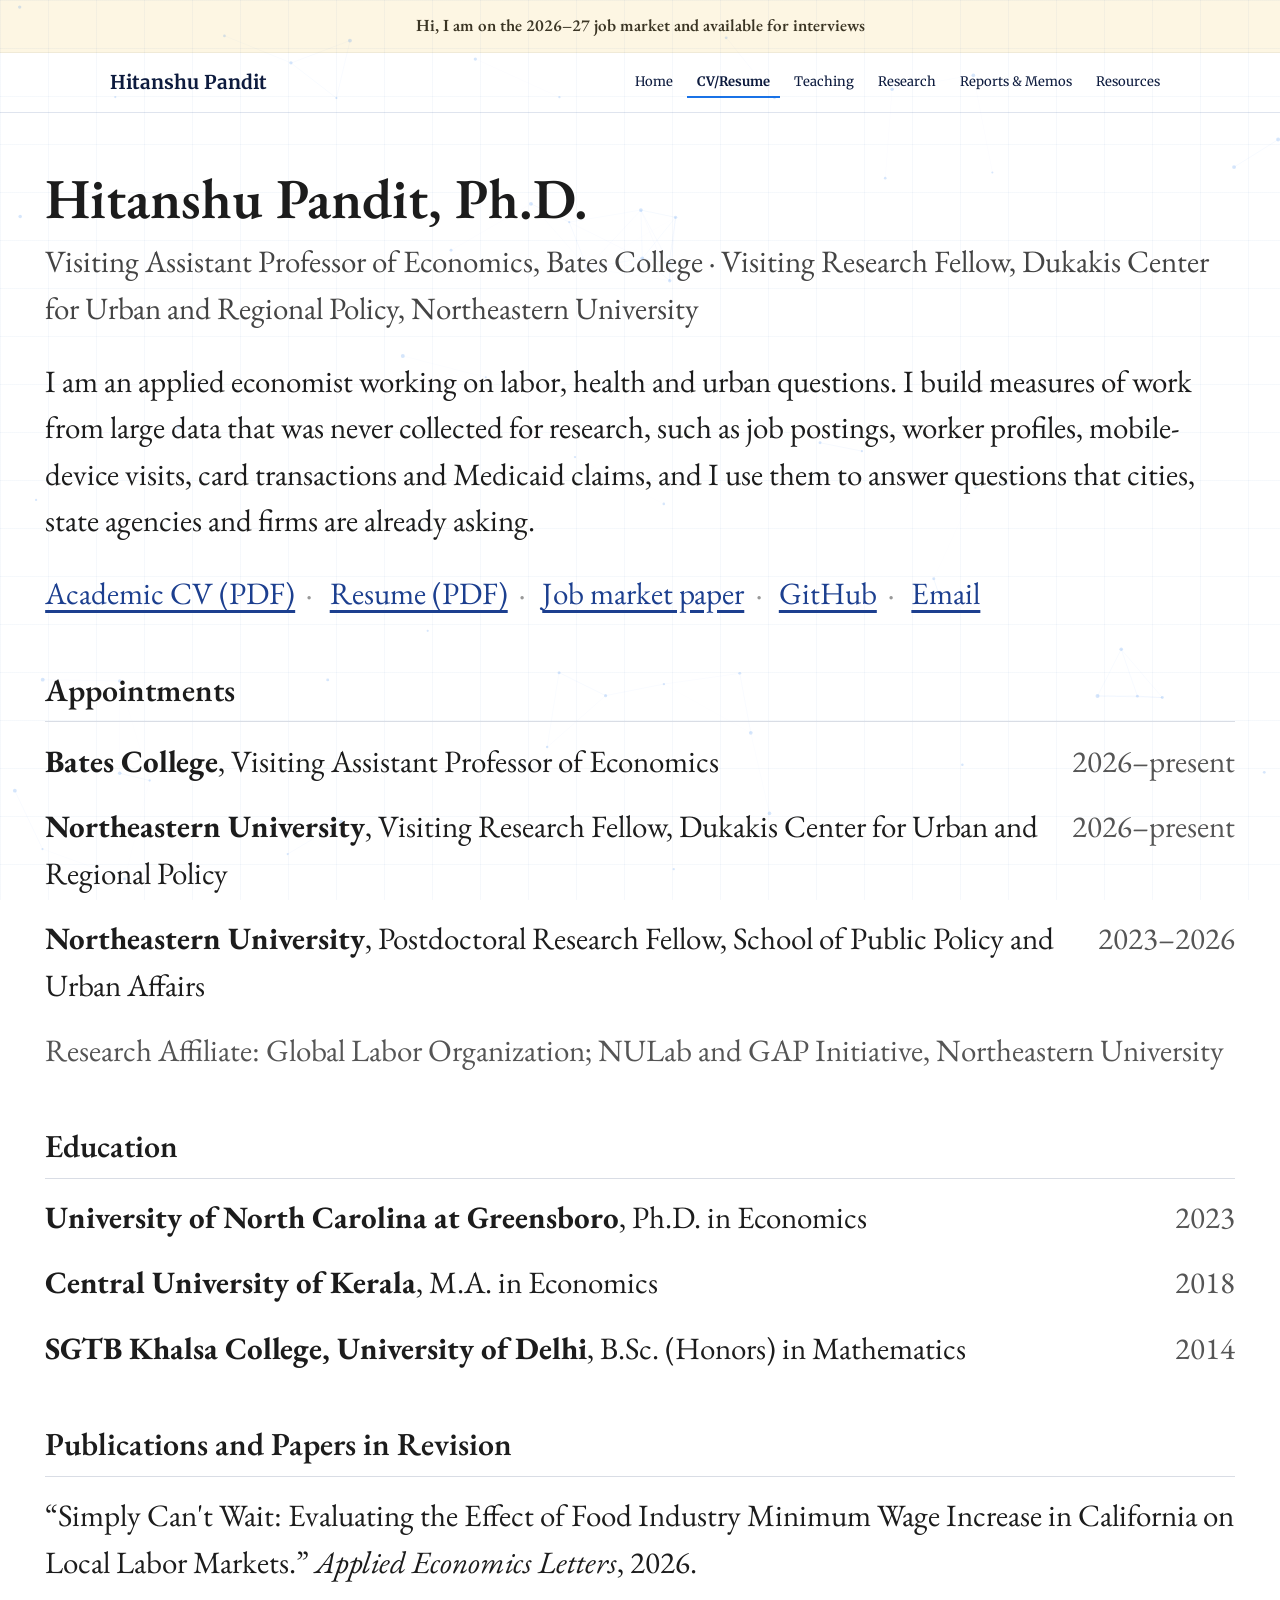
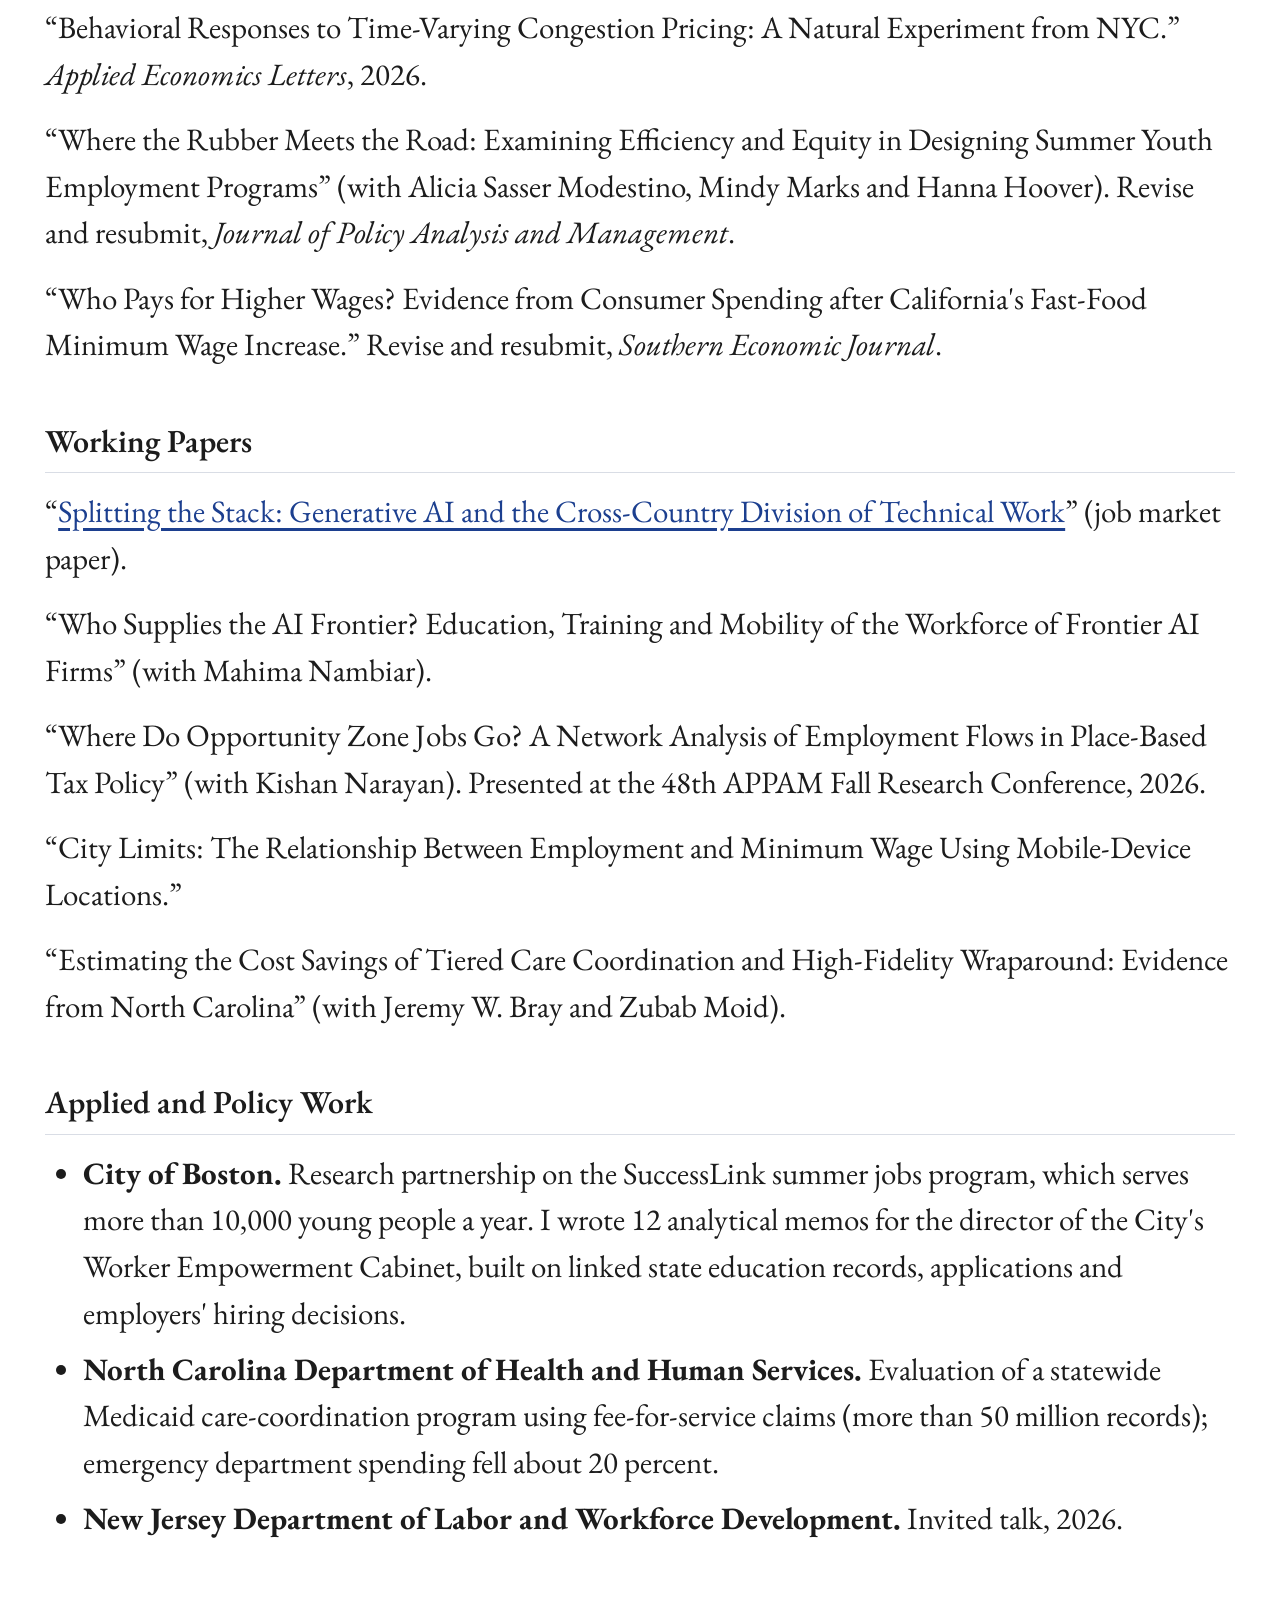
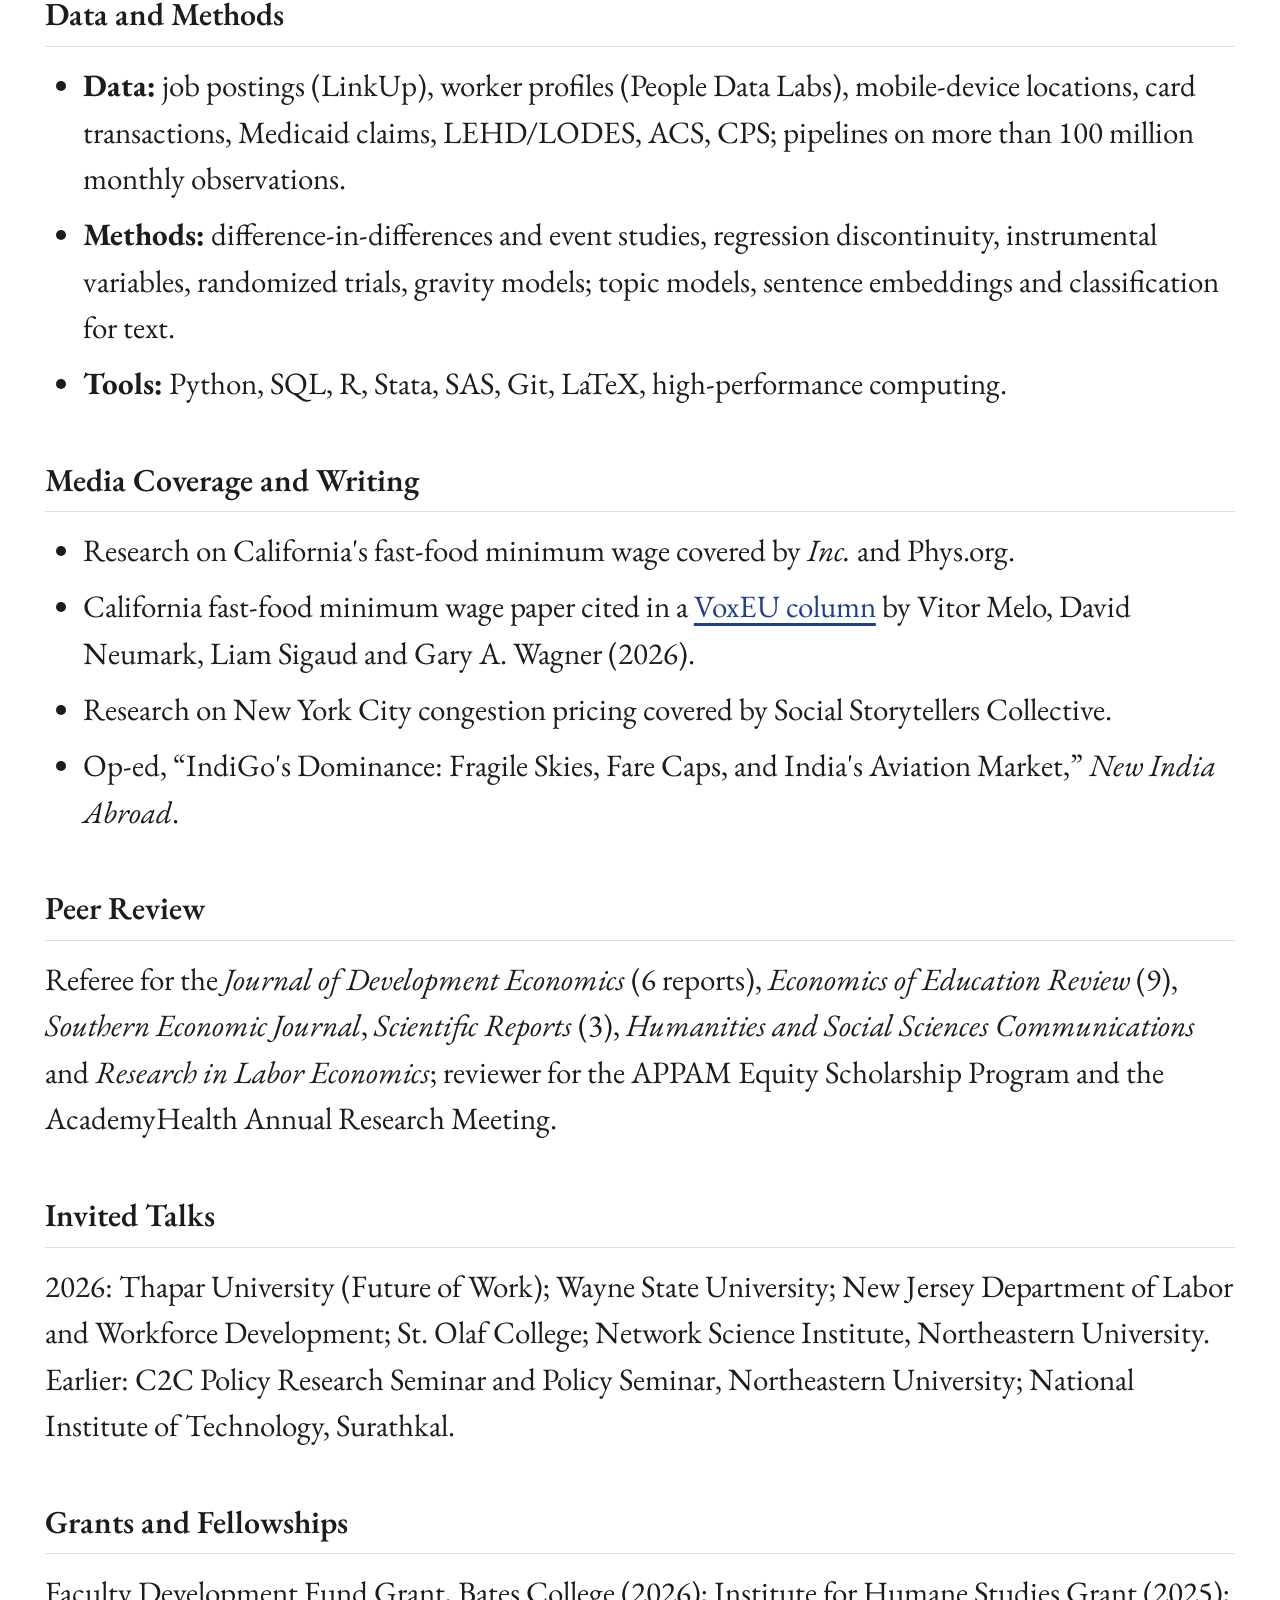
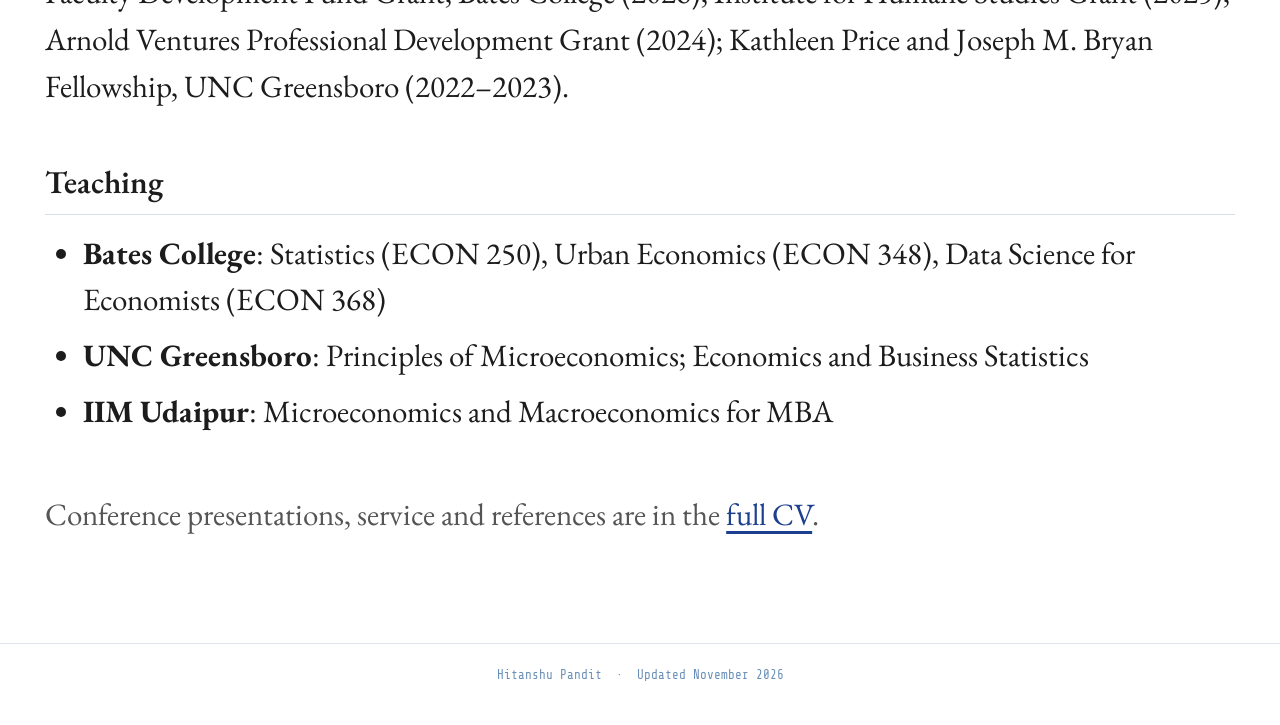
==== cv.html @ a07d8e7a "Normalise type size on the extracted pages Co-Authored-By: Claude Opus 5 <noreply@anthropic.com>" ====
<!DOCTYPE html>
<html lang="en">
<head>
<meta charset="UTF-8"/> 
<meta name="viewport" content="width=device-width, initial-scale=1.0"/>
<title>Hitanshu Pandit, CV</title>
<link href="https://fonts.googleapis.com/css2?family=EB+Garamond:ital,wght@0,400;0,600;1,400&display=swap" rel="stylesheet"/>
<style>
  *, *::before, *::after { box-sizing: border-box; margin: 0; padding: 0; }
  html, body { background: #ffffff; }
  body { font-family: 'EB Garamond', Georgia, serif; color: #1c1c1c; font-size: 19px; line-height: 1.55; }
  a { color: #1c3f8f; text-underline-offset: 3px; }
  #bg { position: fixed; inset: 0; width: 100%; height: 100%; z-index: 0; pointer-events: none; }
  .grid { position: fixed; inset: 0; z-index: 0; pointer-events: none;
    background-image: linear-gradient(rgba(17,82,166,.04) 1px, transparent 1px),
                      linear-gradient(90deg, rgba(17,82,166,.04) 1px, transparent 1px);
    background-size: 48px 48px; }
  .page { position: relative; z-index: 1; width: 680px; margin: 0; padding: 36px 24px 56px; }
  h1 { font-size: 34px; font-weight: 600; line-height: 1.15; }
  .role { color: #444; margin-top: 4px; }
  .intro { margin-top: 14px; }
  .links { margin-top: 14px; }
  .links a { margin-right: 4px; }
  .links span { color: #999; margin: 0 6px 0 2px; }
  h2 { font-size: 21px; font-weight: 600; margin: 30px 0 8px; padding-bottom: 4px; border-bottom: 1px solid #d9dde5; }
  .item { margin-bottom: 10px; }
  .row { display: flex; justify-content: space-between; gap: 16px; }
  .yr { white-space: nowrap; color: #555; }
  .note { color: #555; }
  ul { padding-left: 20px; }
  li { margin-bottom: 5px; }
  html, body { overflow: hidden; }
</style>
<link href="https://fonts.googleapis.com/css2?family=Merriweather:wght@400;700;900&family=EB+Garamond:wght@400;600&family=Share+Tech+Mono&display=swap" rel="stylesheet"/>

<style id="site-chrome">
  /* the embed was sized for a narrow iframe; normalise type for a full page */
  body { font-size: 16.5px !important; line-height: 1.5 !important; }
  .page { width: 720px !important; padding-top: 28px !important; }
  .page h1 { font-size: 30px !important; }
  .page h2 { font-size: 17px !important; margin-top: 26px !important; }

  /* the embeds were sized for a fixed-width iframe; centre them as pages */
  .page { margin-left: auto !important; margin-right: auto !important;
          max-width: 100% !important; box-sizing: border-box; }
  @media (max-width: 720px) { .page { width: auto !important; } }

  /* the embeds were built for a fixed-height iframe; let them scroll as pages */
  html, body { overflow: visible !important; height: auto !important; }

  .ssx-strip{background:#fdf6e3;color:#3b3524;text-align:center;padding:13px 20px;
    font-family:'EB Garamond',Georgia,serif;font-size:17px;font-weight:600;
    border-bottom:1px solid rgba(0,0,0,.05)}
  .ssx-bar{background:#fff;border-bottom:1px solid #dfe4ee}
  .ssx-bar-in{max-width:1100px;margin:0 auto;padding:14px 20px;display:flex;
    align-items:center;gap:18px;flex-wrap:wrap}
  .ssx-brand{font-family:'Merriweather',Georgia,serif;font-weight:700;font-size:19px;
    color:#0d1b3e;text-decoration:none;margin-right:auto;white-space:nowrap}
  .ssx-nav{display:flex;flex-wrap:wrap;gap:4px}
  .ssx-nav a{font-family:'Merriweather',Georgia,serif;font-size:13px;color:#0d1b3e;
    text-decoration:none;padding:5px 10px;white-space:nowrap}
  .ssx-nav a:hover{color:#1a73e8}
  .ssx-nav a[aria-current="page"]{font-weight:700;border-bottom:2px solid #1a73e8}
  .ssx-foot{border-top:1px solid #dfe4ee;padding:22px 0 40px;text-align:center;
    font-family:'Share Tech Mono',monospace;font-size:12.5px;color:#6a90b8}
</style>
</head>
<body>
<div class="ssx-strip">Hi, I am on the 2026&ndash;27 job market and available for interviews</div>
<div class="ssx-bar"><div class="ssx-bar-in"><a class="ssx-brand" href="index.html">Hitanshu Pandit</a><nav class="ssx-nav"><a href="index.html">Home</a><a href="cv.html" aria-current="page">CV/Resume</a><a href="teaching.html">Teaching</a><a href="research.html">Research</a><a href="reports.html">Reports &amp; Memos</a><a href="resources.html">Resources</a></nav></div></div>

<canvas id="bg"></canvas>
<div class="grid"></div>
<main class="page">

  <h1>Hitanshu Pandit, Ph.D.</h1>
  <div class="role">Visiting Assistant Professor of Economics, Bates College · Visiting Research Fellow, Dukakis Center for Urban and Regional Policy, Northeastern University</div>
  <p class="intro">I am an applied economist working on labor, health and urban questions. I build measures of work from large data that was never collected for research, such as job postings, worker profiles, mobile-device visits, card transactions and Medicaid claims, and I use them to answer questions that cities, state agencies and firms are already asking.</p>
  <p class="links">
    <a href="https://hitanshupandit.github.io/hitanshupandit.com/cv_hpandit.pdf" target="_blank" rel="noopener">Academic CV (PDF)</a><span>·</span>
    <a href="https://hitanshupandit.github.io/hitanshupandit.com/resume_hpandit.pdf" target="_blank" rel="noopener">Resume (PDF)</a><span>·</span>
    <a href="https://hitanshupandit.github.io/hitanshupandit.com/JMP_hpandit2026.pdf" target="_blank" rel="noopener">Job market paper</a><span>·</span>
    <a href="https://github.com/hitanshupandit" target="_blank" rel="noopener">GitHub</a><span>·</span>
    <a href="mailto:drhitanshupandit@gmail.com">Email</a>
  </p>

  <h2>Appointments</h2>
  <div class="item"><div class="row"><span><b>Bates College</b>, Visiting Assistant Professor of Economics</span><span class="yr">2026–present</span></div></div>
  <div class="item"><div class="row"><span><b>Northeastern University</b>, Visiting Research Fellow, Dukakis Center for Urban and Regional Policy</span><span class="yr">2026–present</span></div></div>
  <div class="item"><div class="row"><span><b>Northeastern University</b>, Postdoctoral Research Fellow, School of Public Policy and Urban Affairs</span><span class="yr">2023–2026</span></div></div>
  <div class="item note">Research Affiliate: Global Labor Organization; NULab and GAP Initiative, Northeastern University</div>

  <h2>Education</h2>
  <div class="item"><div class="row"><span><b>University of North Carolina at Greensboro</b>, Ph.D. in Economics</span><span class="yr">2023</span></div></div>
  <div class="item"><div class="row"><span><b>Central University of Kerala</b>, M.A. in Economics</span><span class="yr">2018</span></div></div>
  <div class="item"><div class="row"><span><b>SGTB Khalsa College, University of Delhi</b>, B.Sc. (Honors) in Mathematics</span><span class="yr">2014</span></div></div>

  <h2>Publications and Papers in Revision</h2>
  <div class="item">“Simply Can't Wait: Evaluating the Effect of Food Industry Minimum Wage Increase in California on Local Labor Markets.” <i>Applied Economics Letters</i>, 2026.</div>
  <div class="item">“Behavioral Responses to Time-Varying Congestion Pricing: A Natural Experiment from NYC.” <i>Applied Economics Letters</i>, 2026.</div>
  <div class="item">“Where the Rubber Meets the Road: Examining Efficiency and Equity in Designing Summer Youth Employment Programs” (with Alicia Sasser Modestino, Mindy Marks and Hanna Hoover). Revise and resubmit, <i>Journal of Policy Analysis and Management</i>.</div>
  <div class="item">“Who Pays for Higher Wages? Evidence from Consumer Spending after California's Fast-Food Minimum Wage Increase.” Revise and resubmit, <i>Southern Economic Journal</i>.</div>

  <h2>Working Papers</h2>
  <div class="item">“<a href="https://hitanshupandit.github.io/hitanshupandit.com/JMP_hpandit2026.pdf" target="_blank" rel="noopener">Splitting the Stack: Generative AI and the Cross-Country Division of Technical Work</a>” (job market paper).</div>
  <div class="item">“Who Supplies the AI Frontier? Education, Training and Mobility of the Workforce of Frontier AI Firms” (with Mahima Nambiar).</div>
  <div class="item">“Where Do Opportunity Zone Jobs Go? A Network Analysis of Employment Flows in Place-Based Tax Policy” (with Kishan Narayan). Presented at the 48th APPAM Fall Research Conference, 2026.</div>
  <div class="item">“City Limits: The Relationship Between Employment and Minimum Wage Using Mobile-Device Locations.”</div>
  <div class="item">“Estimating the Cost Savings of Tiered Care Coordination and High-Fidelity Wraparound: Evidence from North Carolina” (with Jeremy W. Bray and Zubab Moid).</div>

  <h2>Applied and Policy Work</h2>
  <ul>
    <li><b>City of Boston.</b> Research partnership on the SuccessLink summer jobs program, which serves more than 10,000 young people a year. I wrote 12 analytical memos for the director of the City's Worker Empowerment Cabinet, built on linked state education records, applications and employers' hiring decisions.</li>
    <li><b>North Carolina Department of Health and Human Services.</b> Evaluation of a statewide Medicaid care-coordination program using fee-for-service claims (more than 50 million records); emergency department spending fell about 20 percent.</li>
    <li><b>New Jersey Department of Labor and Workforce Development.</b> Invited talk, 2026.</li>
  </ul>

  <h2>Data and Methods</h2>
  <ul>
    <li><b>Data:</b> job postings (LinkUp), worker profiles (People Data Labs), mobile-device locations, card transactions, Medicaid claims, LEHD/LODES, ACS, CPS; pipelines on more than 100 million monthly observations.</li>
    <li><b>Methods:</b> difference-in-differences and event studies, regression discontinuity, instrumental variables, randomized trials, gravity models; topic models, sentence embeddings and classification for text.</li>
    <li><b>Tools:</b> Python, SQL, R, Stata, SAS, Git, LaTeX, high-performance computing.</li>
  </ul>

  <h2>Media Coverage and Writing</h2>
  <ul>
    <li>Research on California's fast-food minimum wage covered by <i>Inc.</i> and Phys.org.</li>
    <li>California fast-food minimum wage paper cited in a <a href="https://cepr.org/voxeu/columns/establishment-level-evidence-californias-fast-food-minimum-wage" target="_blank" rel="noopener">VoxEU column</a> by Vitor Melo, David Neumark, Liam Sigaud and Gary A. Wagner (2026).</li>
    <li>Research on New York City congestion pricing covered by Social Storytellers Collective.</li>
    <li>Op-ed, “IndiGo's Dominance: Fragile Skies, Fare Caps, and India's Aviation Market,” <i>New India Abroad</i>.</li>
  </ul>

  <h2>Peer Review</h2>
  <div class="item">Referee for the <i>Journal of Development Economics</i> (6 reports), <i>Economics of Education Review</i> (9), <i>Southern Economic Journal</i>, <i>Scientific Reports</i> (3), <i>Humanities and Social Sciences Communications</i> and <i>Research in Labor Economics</i>; reviewer for the APPAM Equity Scholarship Program and the AcademyHealth Annual Research Meeting.</div>

  <h2>Invited Talks</h2>
  <div class="item">2026: Thapar University (Future of Work); Wayne State University; New Jersey Department of Labor and Workforce Development; St. Olaf College; Network Science Institute, Northeastern University. Earlier: C2C Policy Research Seminar and Policy Seminar, Northeastern University; National Institute of Technology, Surathkal.</div>

  <h2>Grants and Fellowships</h2>
  <div class="item">Faculty Development Fund Grant, Bates College (2026); Institute for Humane Studies Grant (2025); Arnold Ventures Professional Development Grant (2024); Kathleen Price and Joseph M. Bryan Fellowship, UNC Greensboro (2022–2023).</div>

  <h2>Teaching</h2>
  <ul>
    <li><b>Bates College</b>: Statistics (ECON 250), Urban Economics (ECON 348), Data Science for Economists (ECON 368)</li>
    <li><b>UNC Greensboro</b>: Principles of Microeconomics; Economics and Business Statistics</li>
    <li><b>IIM Udaipur</b>: Microeconomics and Macroeconomics for MBA</li>
  </ul>

  <p class="note" style="margin-top:30px">Conference presentations, service and references are in the <a href="https://hitanshupandit.github.io/hitanshupandit.com/cv_hpandit.pdf" target="_blank" rel="noopener">full CV</a>.</p>
</main>
<script>
  // Google Sites keeps an embed's width-to-height ratio fixed, so the page is laid
  // out at 680px and scaled to the box width; it then fills the box at any size.
  (function () {
    var page = document.querySelector('.page');
    function fit() { page.style.zoom = innerWidth / 680; }
    fit(); addEventListener('resize', fit);
  })();
</script>
<script>
  const c = document.getElementById('bg'), x = c.getContext('2d');
  const still = window.matchMedia && matchMedia('(prefers-reduced-motion: reduce)').matches;
  let W, H, P = [];
  const r = (a, b) => Math.random() * (b - a) + a;
  function size() { W = c.width = innerWidth; H = c.height = innerHeight;
    P = Array.from({ length: Math.min(90, Math.floor(W * H / 18000)) }, () => ({ x: r(0, W), y: r(0, H), vx: r(-.2, .2), vy: r(-.2, .2), s: r(1, 2) })); }
  function draw() {
    x.clearRect(0, 0, W, H);
    for (let i = 0; i < P.length; i++) {
      const p = P[i];
      if (!still) { p.x = (p.x + p.vx + W) % W; p.y = (p.y + p.vy + H) % H; }
      x.beginPath(); x.arc(p.x, p.y, p.s, 0, 6.283); x.fillStyle = 'rgba(26,115,232,.18)'; x.fill();
      for (let j = i + 1; j < P.length; j++) {
        const q = P[j], d = Math.hypot(p.x - q.x, p.y - q.y);
        if (d < 120) { x.beginPath(); x.moveTo(p.x, p.y); x.lineTo(q.x, q.y);
          x.strokeStyle = `rgba(26,115,232,${(1 - d / 120) * .08})`; x.lineWidth = .8; x.stroke(); }
      }
    }
    if (!still) requestAnimationFrame(draw);
  }
  addEventListener('resize', () => { size(); if (still) draw(); });
  size(); draw();
</script>
<style>
@media (pointer: fine) {
  html.hp-cat-on, html.hp-cat-on body, html.hp-cat-on body * { cursor: none !important; }
  html.hp-cat-on a, html.hp-cat-on a *, html.hp-cat-on button, html.hp-cat-on button *, html.hp-cat-on summary, html.hp-cat-on label { cursor: url("[data-uri]") 16 4, pointer !important; }
}
#hp-cat { position: fixed; left: 0; top: 0; width: 56px; height: 34px; z-index: 2147483647; pointer-events: none; display: none; will-change: transform; }
html.hp-cat-on #hp-cat { display: block; }
#hp-cat svg { width: 56px; height: 34px; display: block; overflow: visible; filter: drop-shadow(0 0 1px #fff) drop-shadow(0 0 1px #fff) drop-shadow(0 1px 1.5px rgba(0,0,0,.35)); transition: transform .12s ease-out; transform-origin: 50% 50%; }
#hp-cat.left svg { transform: scaleX(-1); }
#hp-cat.link, #hp-cat.out { visibility: hidden; }
#hp-cat .lg { transform-box: fill-box; transform-origin: top center; }
#hp-cat .tl { transform-box: fill-box; transform-origin: 100% 100%; }
#hp-cat.walk .lg.a { animation: hpstep .28s ease-in-out infinite alternate; }
#hp-cat.walk .lg.b { animation: hpstep .28s ease-in-out infinite alternate-reverse; }
#hp-cat.walk .tl { animation: hpwag .5s ease-in-out infinite alternate; }
@keyframes hpstep { from { transform: rotate(22deg); } to { transform: rotate(-22deg); } }
@keyframes hpwag { from { transform: rotate(-10deg); } to { transform: rotate(14deg); } }
@media (prefers-reduced-motion: reduce) { #hp-cat.walk .lg.a, #hp-cat.walk .lg.b, #hp-cat.walk .tl { animation: none; } }
#hp-face { position: fixed; left: 0; top: 0; width: 150px; height: 140px; z-index: 2147483647; pointer-events: none; opacity: 0; transform: scale(.6); transition: opacity .35s ease, transform .35s ease; }
#hp-face svg { width: 150px; height: 140px; display: block; overflow: visible; filter: drop-shadow(0 2px 4px rgba(0,0,0,.25)); }
html.hp-idle #hp-face { opacity: 1; transform: scale(1); }
html.hp-idle #hp-cat { visibility: hidden; }
#hp-face .eye { transform-box: fill-box; transform-origin: center; animation: hpblink 4s infinite; }
@keyframes hpblink { 0%, 90%, 100% { transform: scaleY(1); } 94% { transform: scaleY(.08); } }
@media (prefers-reduced-motion: reduce) { #hp-face .eye { animation: none; } #hp-face { transition: none; } }
@media print { #hp-cat, #hp-face { display: none !important; } }
</style>
<script>
(function () {
  if (!window.matchMedia || !matchMedia('(pointer: fine)').matches) return;
  if (document.getElementById('hp-cat')) return;
  var cat = document.createElement('div');
  cat.id = 'hp-cat';
  cat.className = 'out';
  cat.innerHTML = '<svg viewBox="0 0 120 72" aria-hidden="true"><g fill="#2f2f2f"><path class="tl" d="M28 34 C12 33 6 18 13 7 C15 4 19 5 18 9 C14 17 17 27 30 29 Z"/><rect class="lg b" x="32" y="40" width="8" height="27" rx="4"/><rect class="lg a" x="72" y="40" width="8" height="27" rx="4"/><ellipse cx="56" cy="38" rx="31" ry="14"/><rect class="lg a" x="42" y="42" width="8" height="27" rx="4"/><rect class="lg b" x="82" y="42" width="8" height="27" rx="4"/><path d="M80 34 C82 26 86 22 90 22 L92 14 Z"/><circle cx="96" cy="27" r="12.5"/><path d="M86 20 L88 6 L97 15 Z"/><path d="M97 15 L105 5 L107 20 Z"/></g><circle cx="101" cy="24" r="2.6" fill="#f2d16b"/><path d="M108.5 27.5 L106 29.5 L108.5 31 Z" fill="#f4a3b4"/><path d="M103 30 L117 28 M103 32 L117 34" stroke="#9a9a9a" stroke-width="1" stroke-linecap="round"/></svg>';
  document.body.appendChild(cat);
  document.documentElement.classList.add('hp-cat-on');
  var face = document.createElement('div');
  face.id = 'hp-face';
  face.innerHTML = '<svg viewBox="0 0 150 140" aria-hidden="true"><path d="M22 62 L18 6 L62 34 Z M128 62 L132 6 L88 34 Z" fill="#2f2f2f"/><path d="M28 50 L26 20 L50 36 Z M122 50 L124 20 L100 36 Z" fill="#f4a3b4"/><ellipse cx="75" cy="80" rx="62" ry="54" fill="#2f2f2f"/><g class="eye"><ellipse cx="50" cy="74" rx="13" ry="15" fill="#f2d16b"/><ellipse cx="50" cy="75" rx="4" ry="11" fill="#1a1a1a"/><circle cx="54" cy="69" r="2.6" fill="#fff"/></g><g class="eye"><ellipse cx="100" cy="74" rx="13" ry="15" fill="#f2d16b"/><ellipse cx="100" cy="75" rx="4" ry="11" fill="#1a1a1a"/><circle cx="104" cy="69" r="2.6" fill="#fff"/></g><path d="M69 96 L81 96 L75 103 Z" fill="#f4a3b4"/><path d="M75 103 Q75 110 67 111 M75 103 Q75 110 83 111" stroke="#9a9a9a" stroke-width="1.6" fill="none" stroke-linecap="round"/><path d="M58 100 L20 94 M58 105 L20 108 M92 100 L130 94 M92 105 L130 108" stroke="#bdbdbd" stroke-width="1.4" stroke-linecap="round"/></svg>';
  document.body.appendChild(face);
  var idleTimer = null, lastY = null;
  function showFace() {
    if (cat.classList.contains('out') || lastX === null) return;
    var fx = Math.min(Math.max(lastX - 75, 4), innerWidth - 154);
    var fy = Math.min(Math.max(lastY - 70, 4), innerHeight - 144);
    face.style.left = fx + 'px'; face.style.top = fy + 'px';
    document.documentElement.classList.add('hp-idle');
  }
  function wake() {
    document.documentElement.classList.remove('hp-idle');
    clearTimeout(idleTimer);
    idleTimer = setTimeout(showFace, 4000);
  }
  var NOSE_X = 108 * 56 / 120, NOSE_Y = 29 * 34 / 72, lastX = null, stopTimer = null;
  document.addEventListener('mousemove', function (e) {
    var x = e.clientX, y = e.clientY;
    if (lastX !== null && Math.abs(x - lastX) > 1) cat.classList.toggle('left', x < lastX);
    lastX = x; lastY = y;
    wake();
    var dx = cat.classList.contains('left') ? (56 - NOSE_X) : NOSE_X;
    cat.style.transform = 'translate(' + (x - dx) + 'px,' + (y - NOSE_Y) + 'px)';
    cat.classList.remove('out');
    cat.classList.toggle('link', !!(e.target.closest && e.target.closest('a, button, summary, label')));
    cat.classList.add('walk');
    clearTimeout(stopTimer);
    stopTimer = setTimeout(function () { cat.classList.remove('walk'); }, 160);
  }, { passive: true });
  document.documentElement.addEventListener('mouseleave', function () { cat.classList.add('out'); document.documentElement.classList.remove('hp-idle'); clearTimeout(idleTimer); });
  document.addEventListener('mousedown', wake, { passive: true });
  document.addEventListener('keydown', wake);
})();
</script>

<div class="ssx-foot">Hitanshu Pandit &nbsp;&middot;&nbsp; Updated November 2026</div>
<script>
/* belt-and-braces: some embeds lock scrolling for their iframe context */
(function(){function f(){['documentElement','body'].forEach(function(k){
  var e=document[k]; if(!e) return;
  e.style.setProperty('overflow','visible','important');
  e.style.setProperty('height','auto','important');});}
f(); document.addEventListener('DOMContentLoaded', f);})();
</script>
</body>
</html>
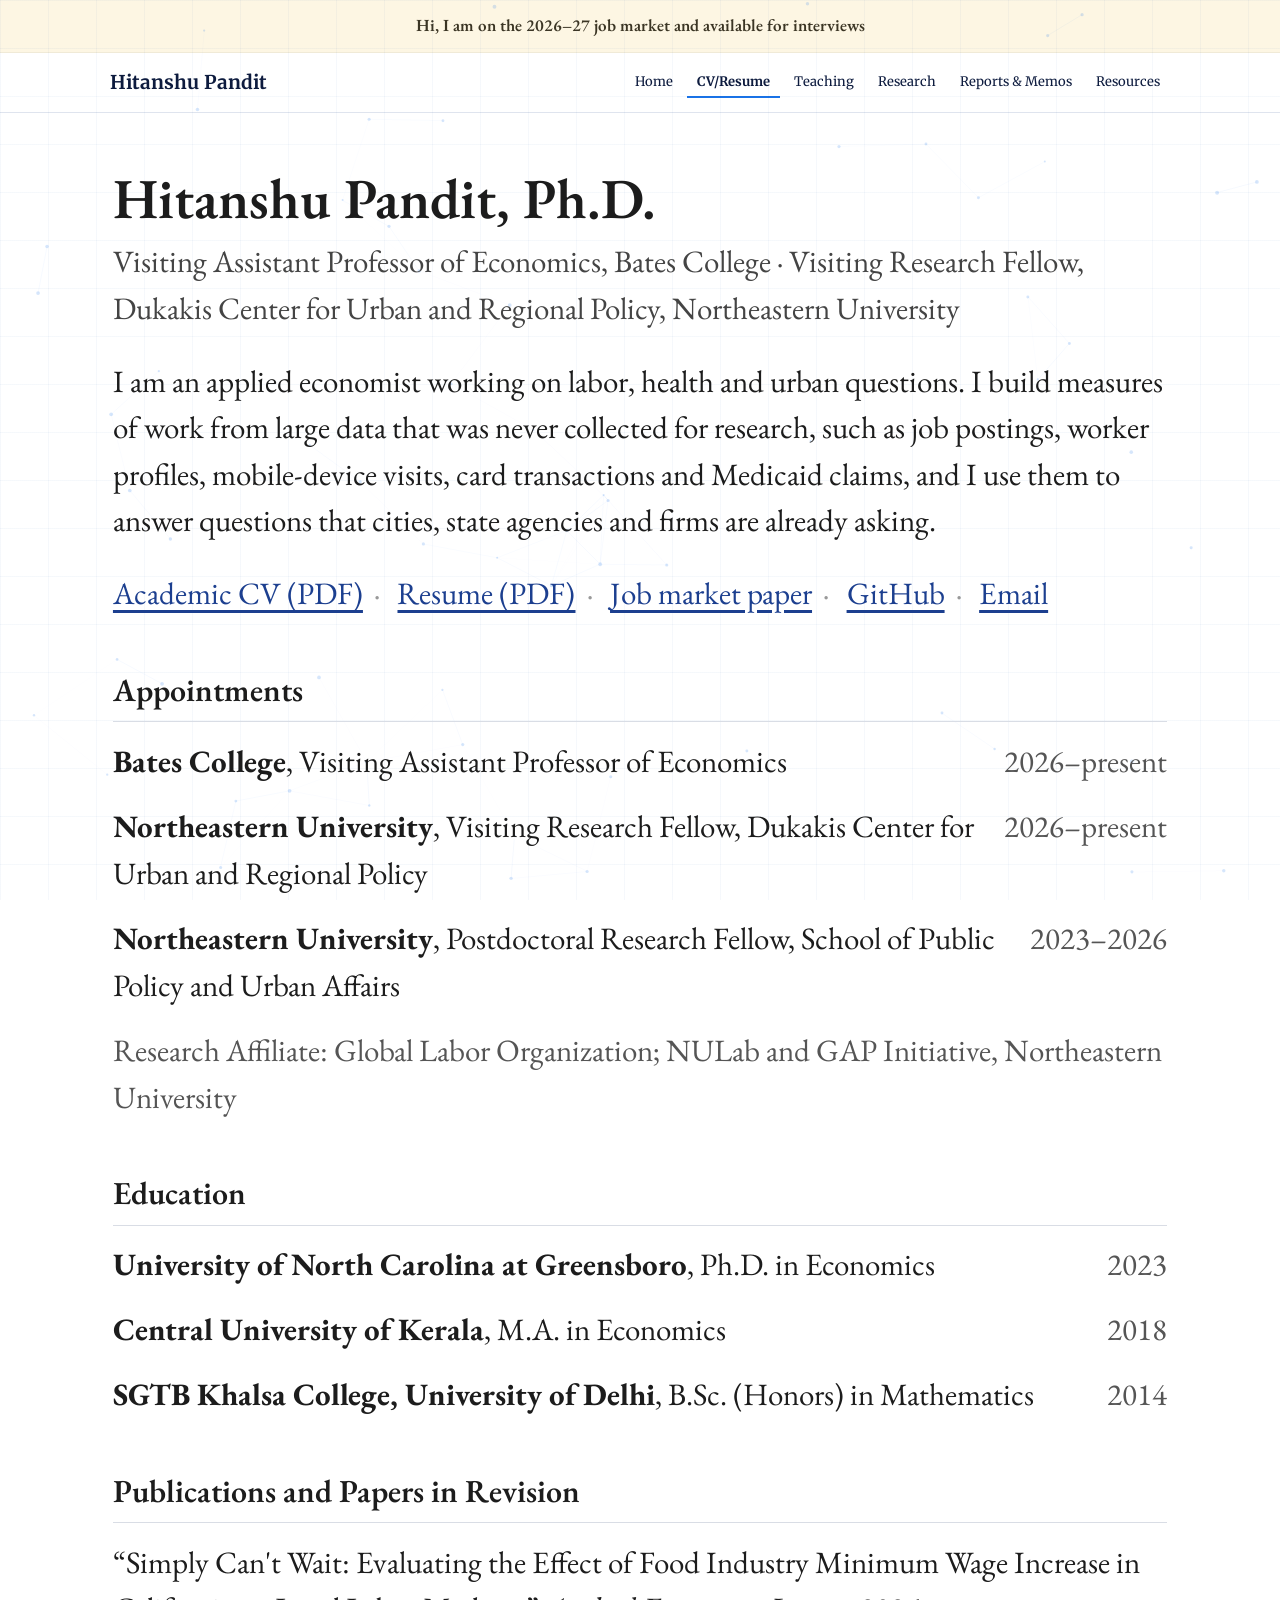
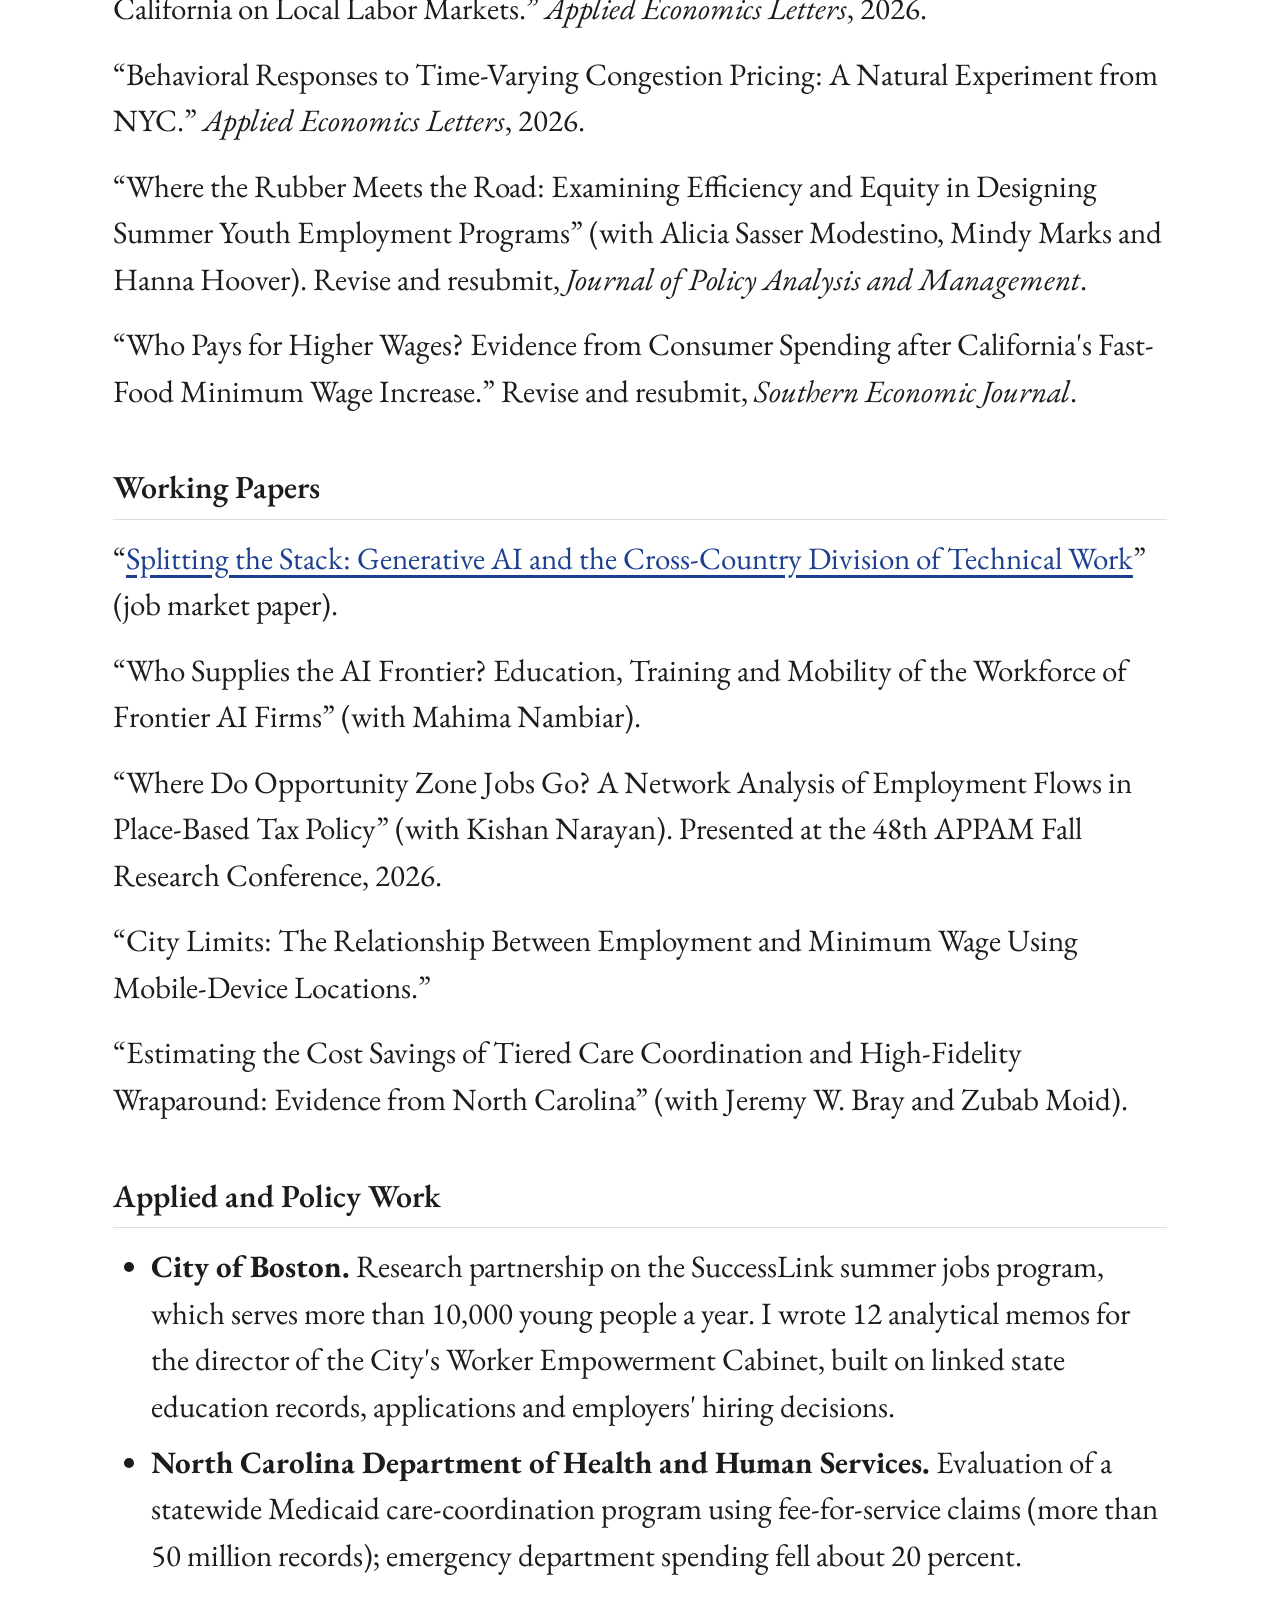
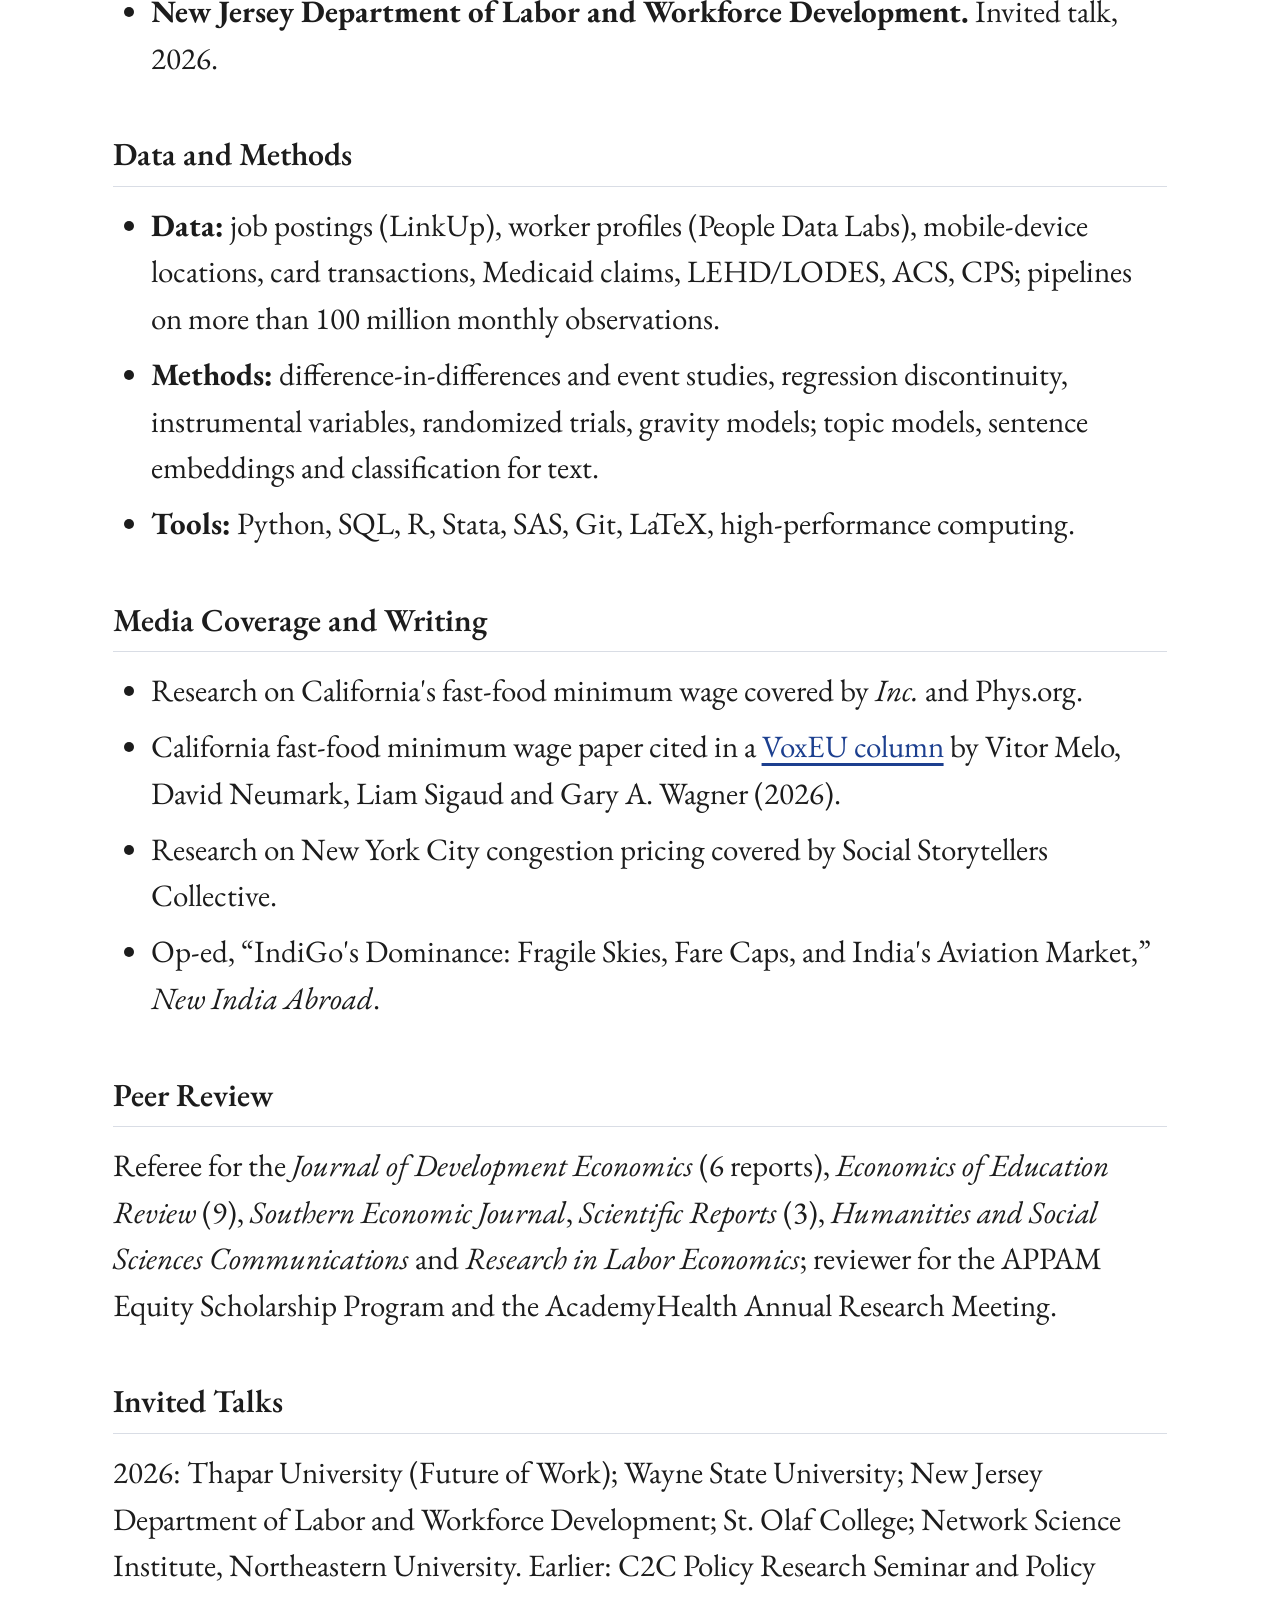
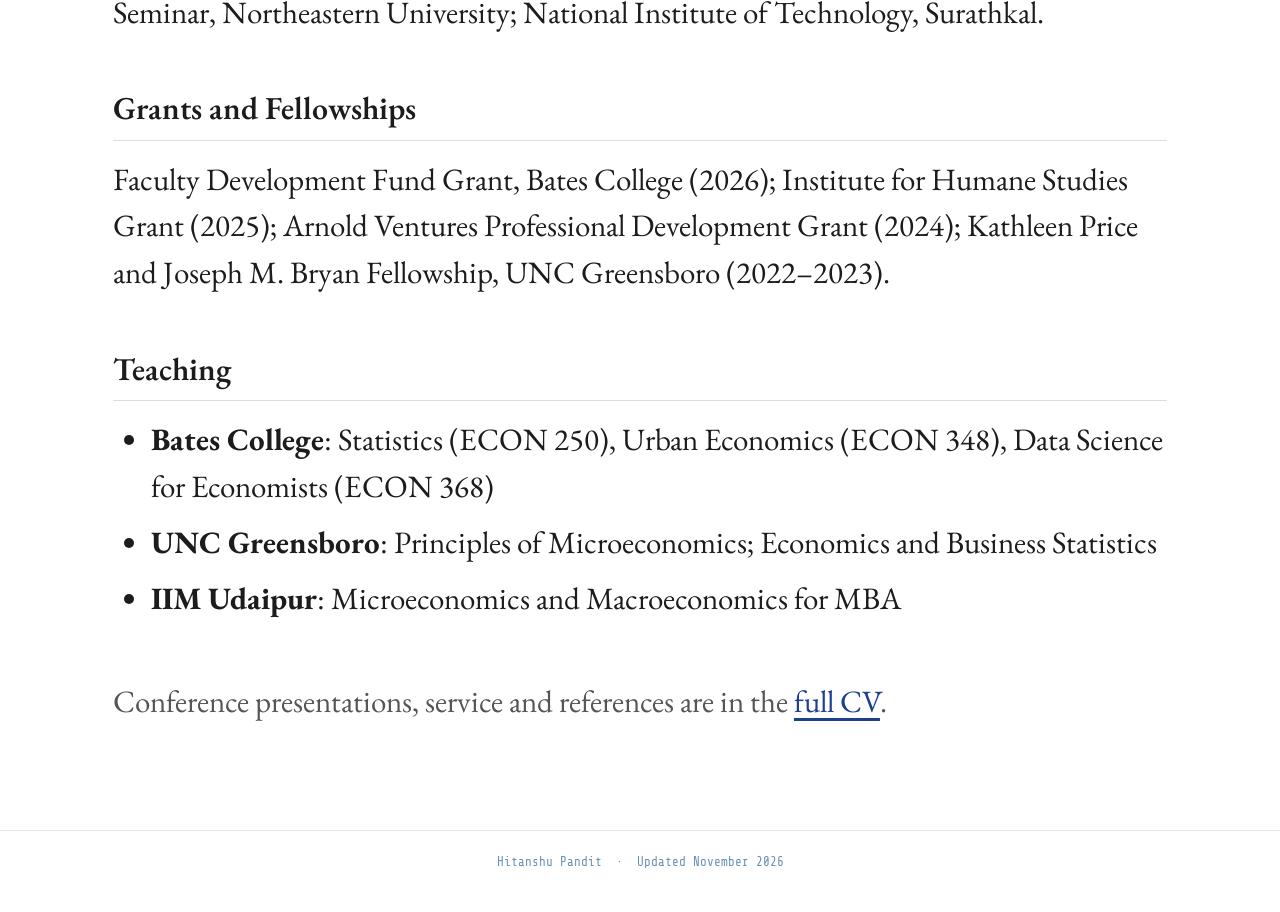
==== commit 67f45b8a: "Side margins on extracted pages; normal body weight on home Co-Authored-By: Claude Opus 5 <noreply@a" ====
--- a/cv.html
+++ b/cv.html
@@ -36,14 +36,14 @@
 <style id="site-chrome">
   /* the embed was sized for a narrow iframe; normalise type for a full page */
   body { font-size: 16.5px !important; line-height: 1.5 !important; }
-  .page { width: 720px !important; padding-top: 28px !important; }
+  .page { width: min(720px, 100% - 72px) !important; padding-top: 28px !important; }
   .page h1 { font-size: 30px !important; }
   .page h2 { font-size: 17px !important; margin-top: 26px !important; }
 
   /* the embeds were sized for a fixed-width iframe; centre them as pages */
   .page { margin-left: auto !important; margin-right: auto !important;
           max-width: 100% !important; box-sizing: border-box; }
-  @media (max-width: 720px) { .page { width: auto !important; } }
+  @media (max-width: 620px) { .page { width: min(720px, 100% - 32px) !important; } }
 
   /* the embeds were built for a fixed-height iframe; let them scroll as pages */
   html, body { overflow: visible !important; height: auto !important; }
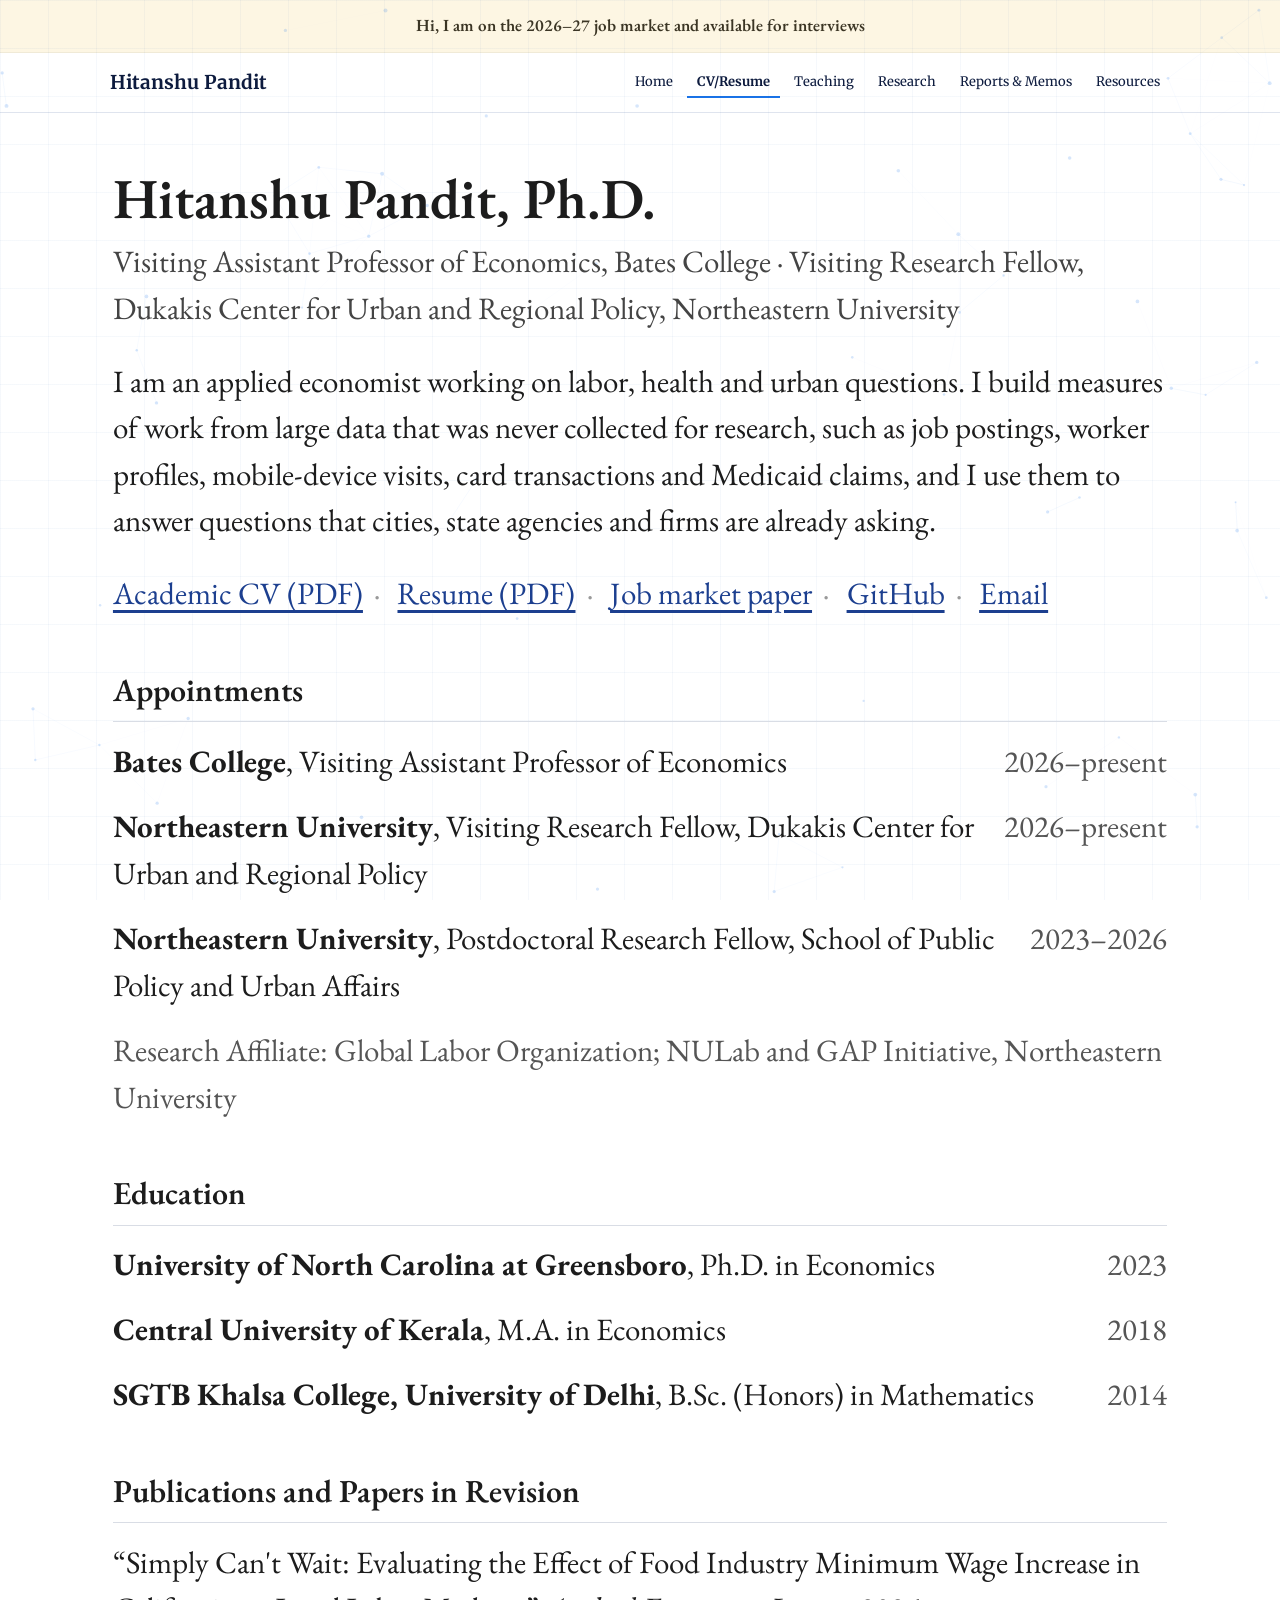
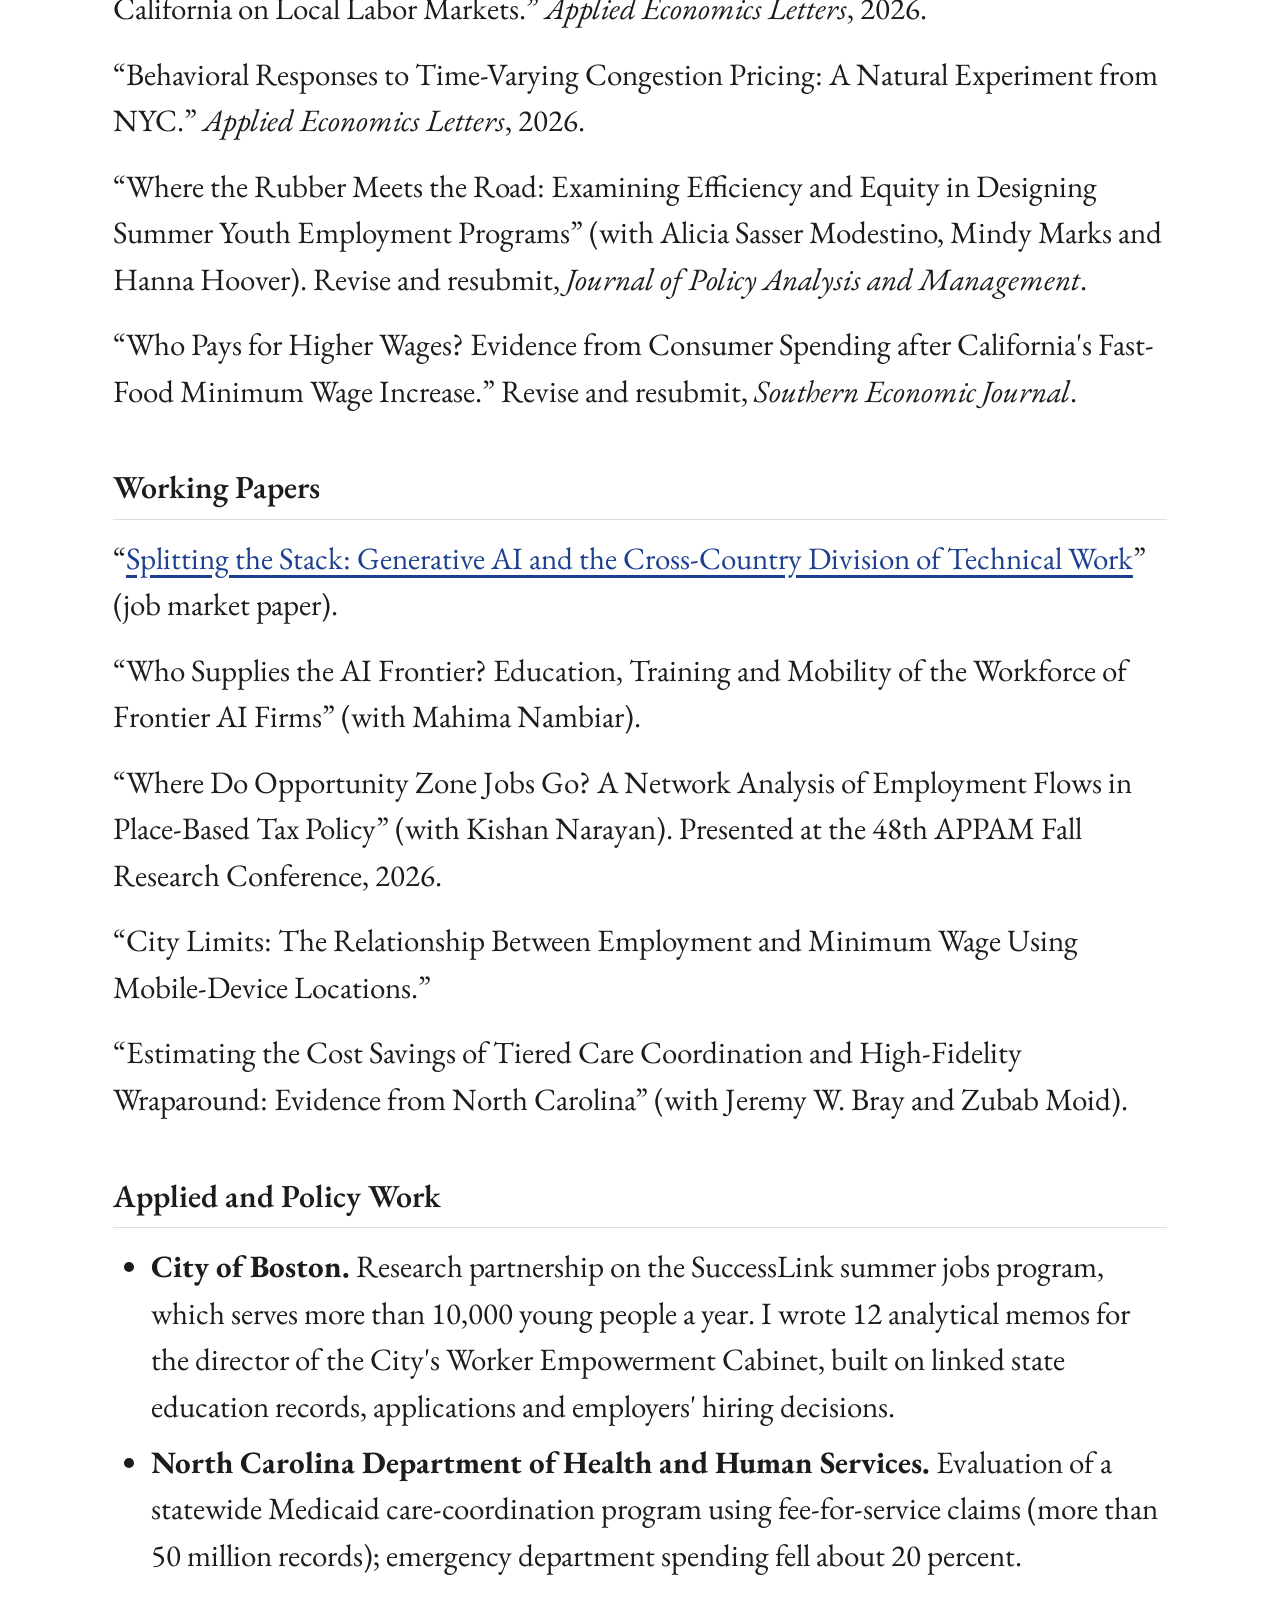
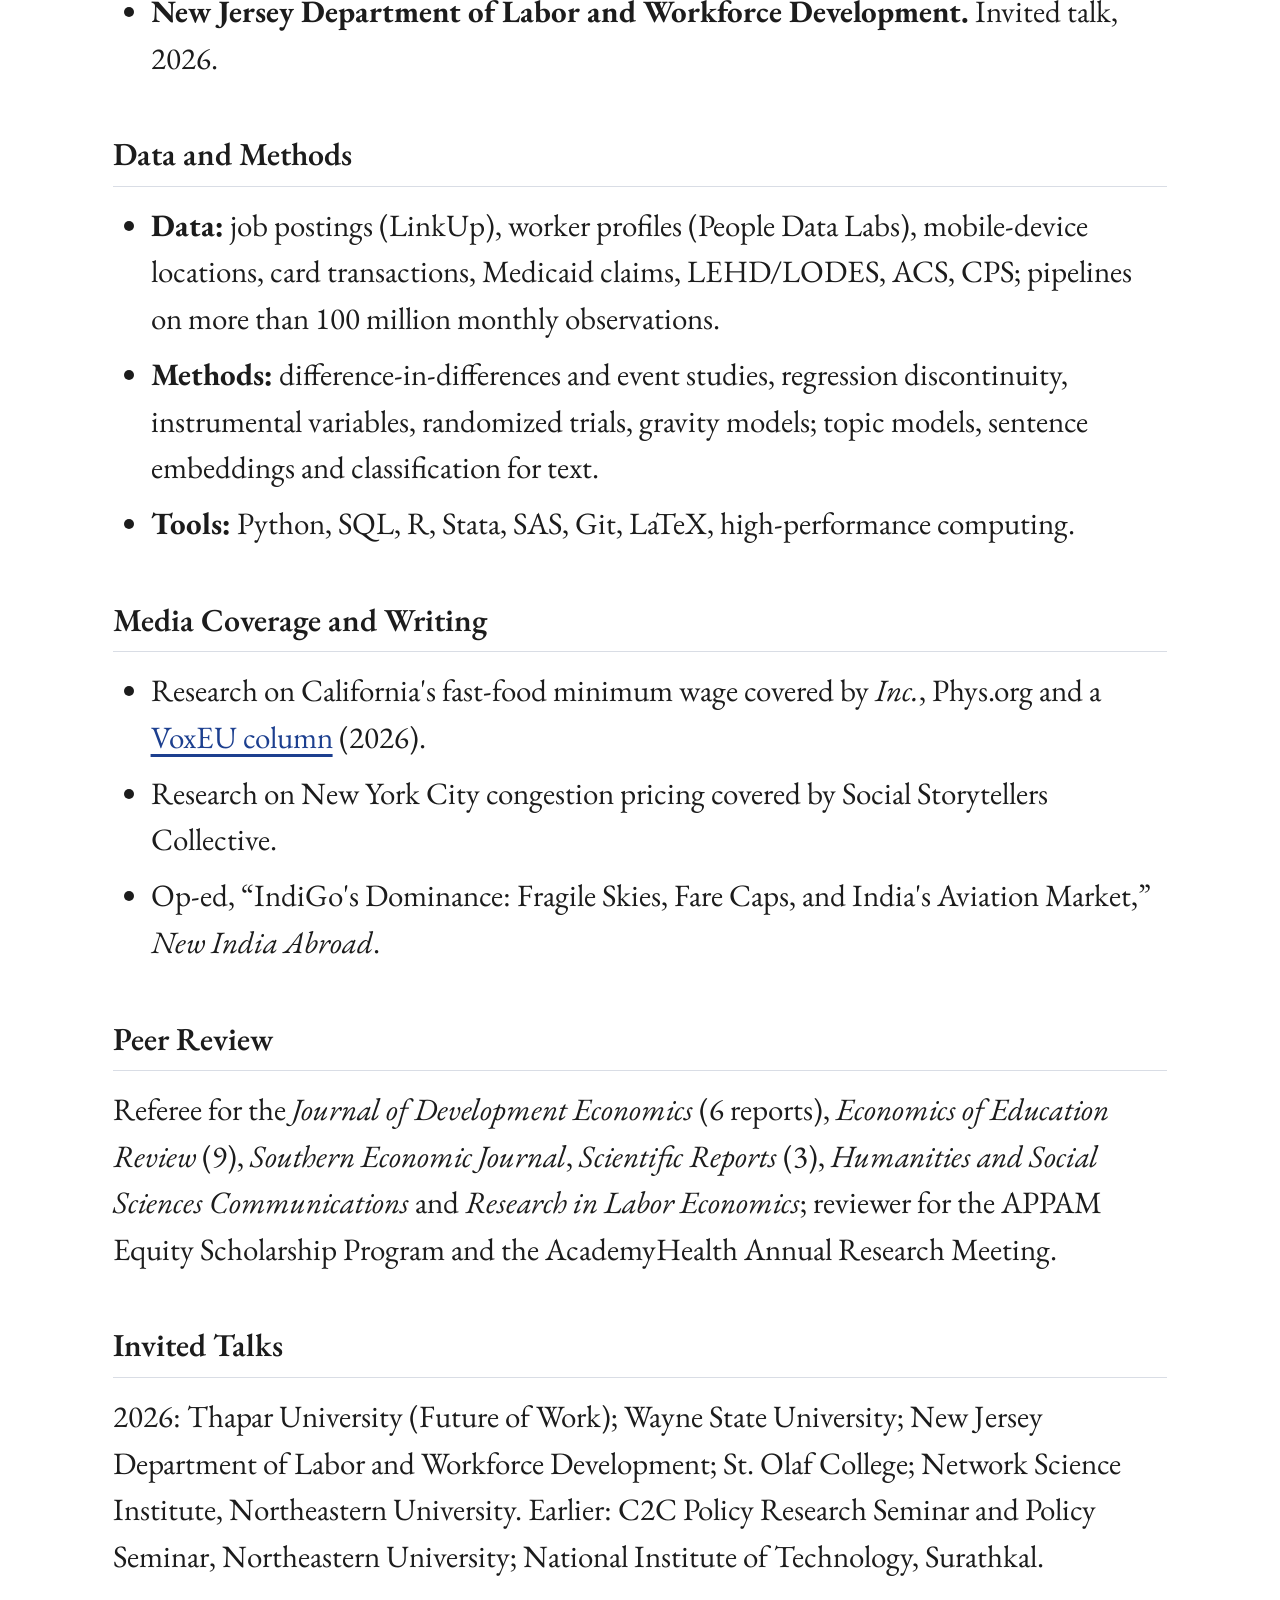
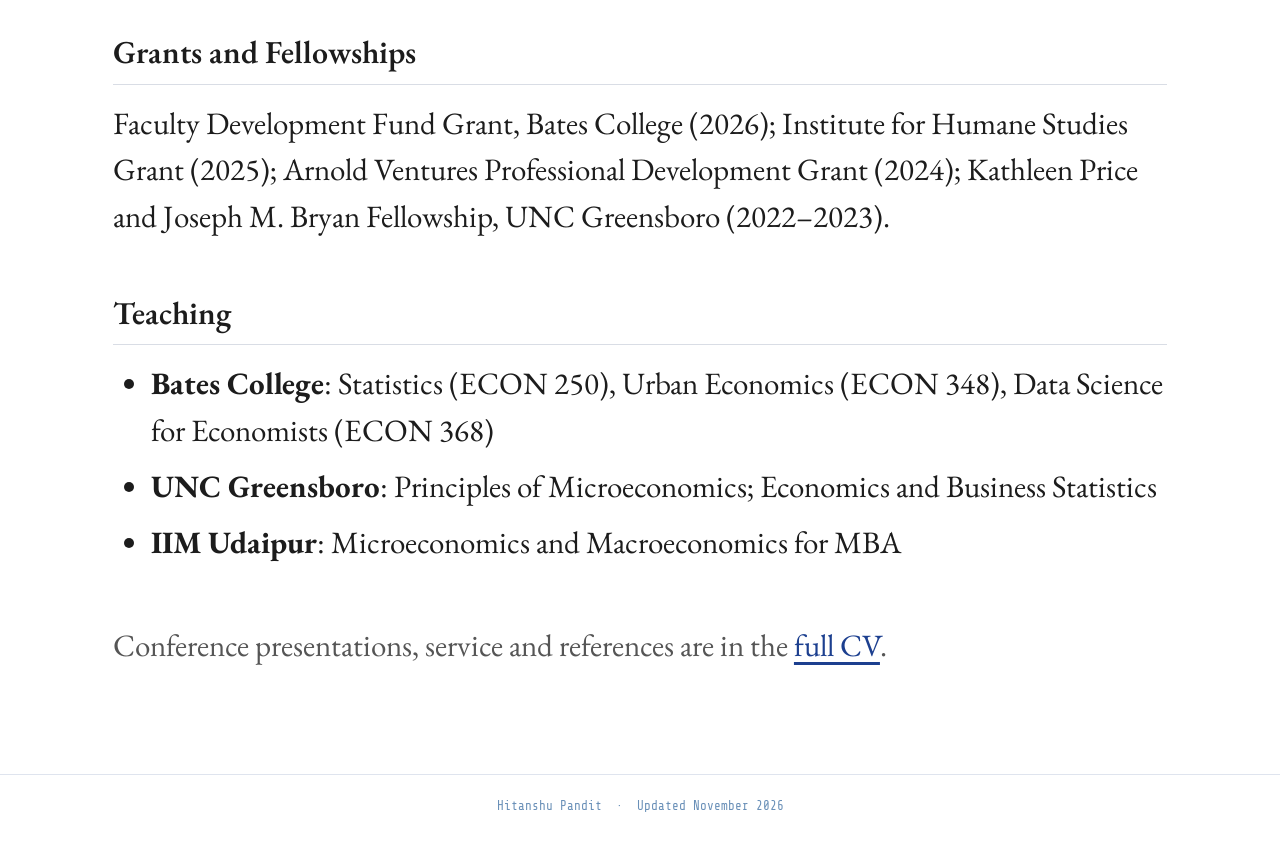
==== commit da8cbb37: "Treat the VoxEU column as media coverage, not a citation Co-Authored-By: Claude Opus 5 <noreply@anth" ====
--- a/cv.html
+++ b/cv.html
@@ -124,8 +124,7 @@
 
   <h2>Media Coverage and Writing</h2>
   <ul>
-    <li>Research on California's fast-food minimum wage covered by <i>Inc.</i> and Phys.org.</li>
-    <li>California fast-food minimum wage paper cited in a <a href="https://cepr.org/voxeu/columns/establishment-level-evidence-californias-fast-food-minimum-wage" target="_blank" rel="noopener">VoxEU column</a> by Vitor Melo, David Neumark, Liam Sigaud and Gary A. Wagner (2026).</li>
+    <li>Research on California's fast-food minimum wage covered by <i>Inc.</i>, Phys.org and a <a href="https://cepr.org/voxeu/columns/establishment-level-evidence-californias-fast-food-minimum-wage" target="_blank" rel="noopener">VoxEU column</a> (2026).</li>
     <li>Research on New York City congestion pricing covered by Social Storytellers Collective.</li>
     <li>Op-ed, “IndiGo's Dominance: Fragile Skies, Fare Caps, and India's Aviation Market,” <i>New India Abroad</i>.</li>
   </ul>
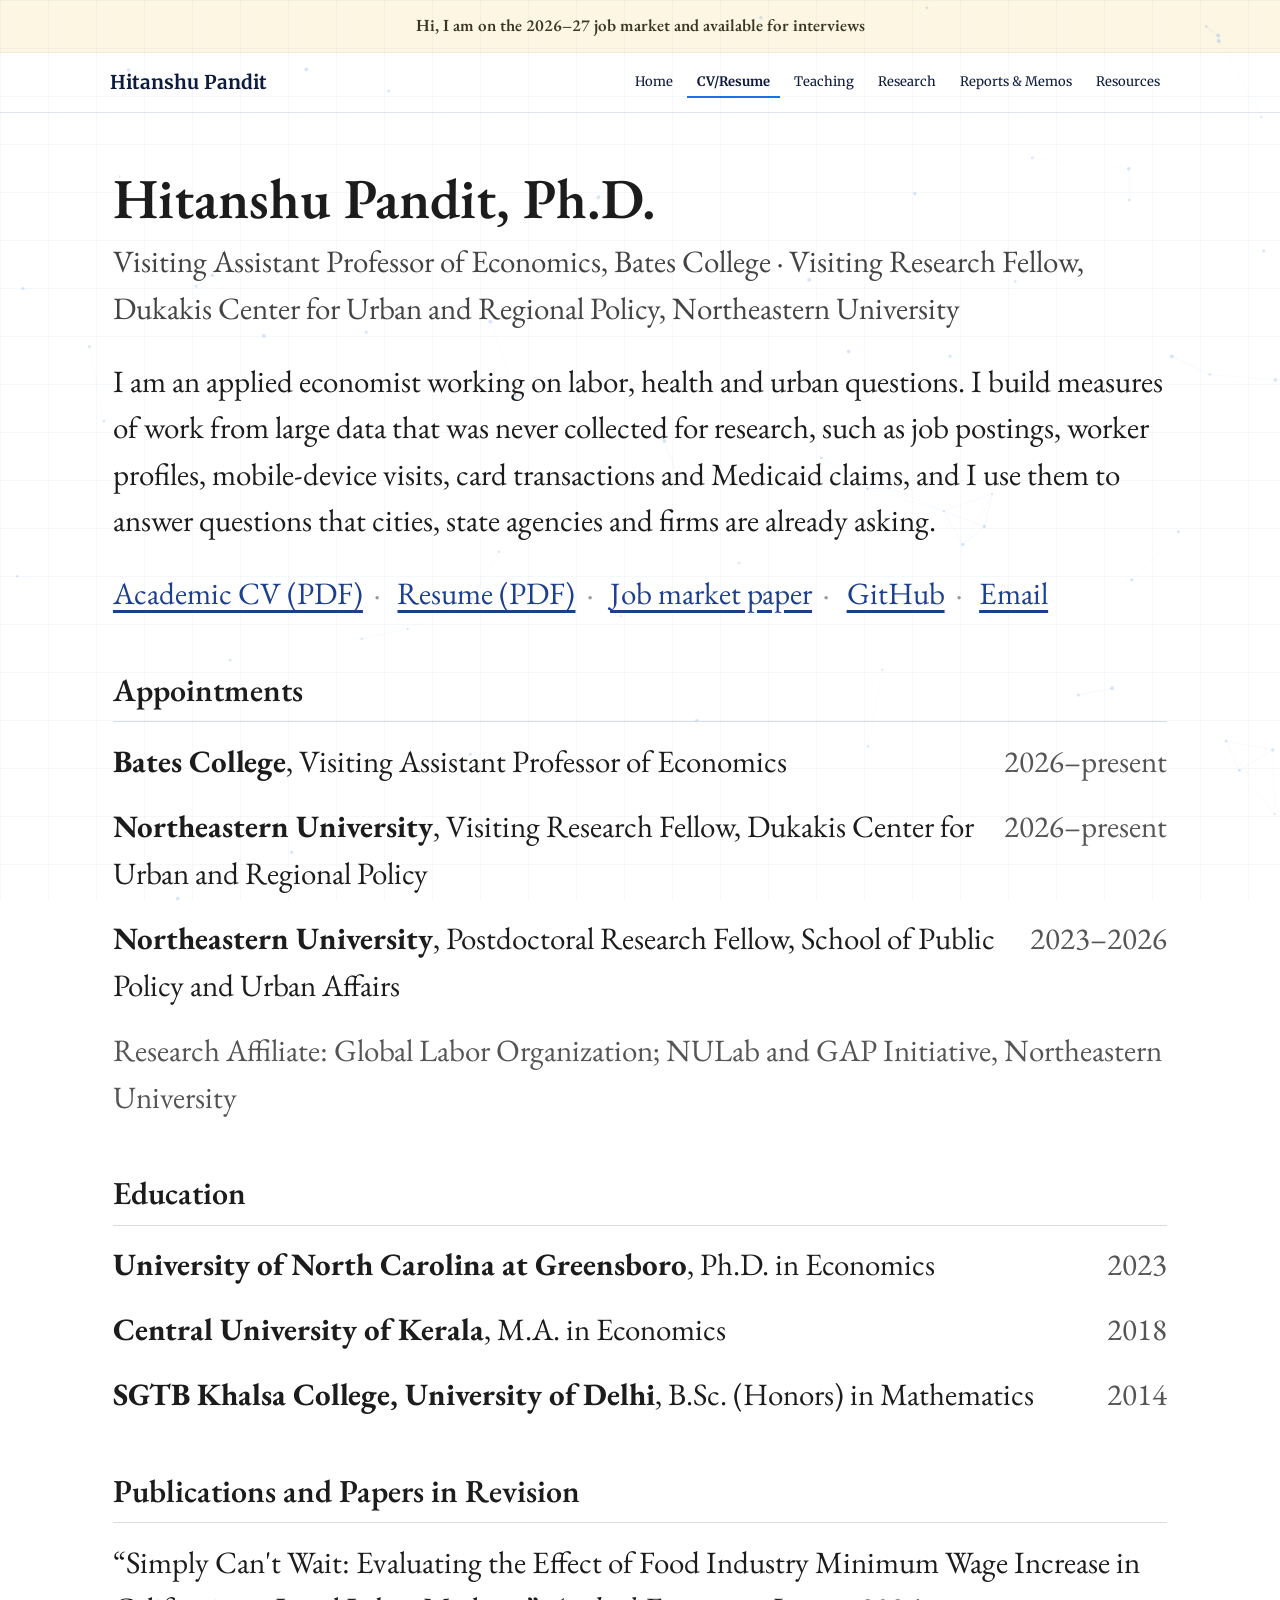
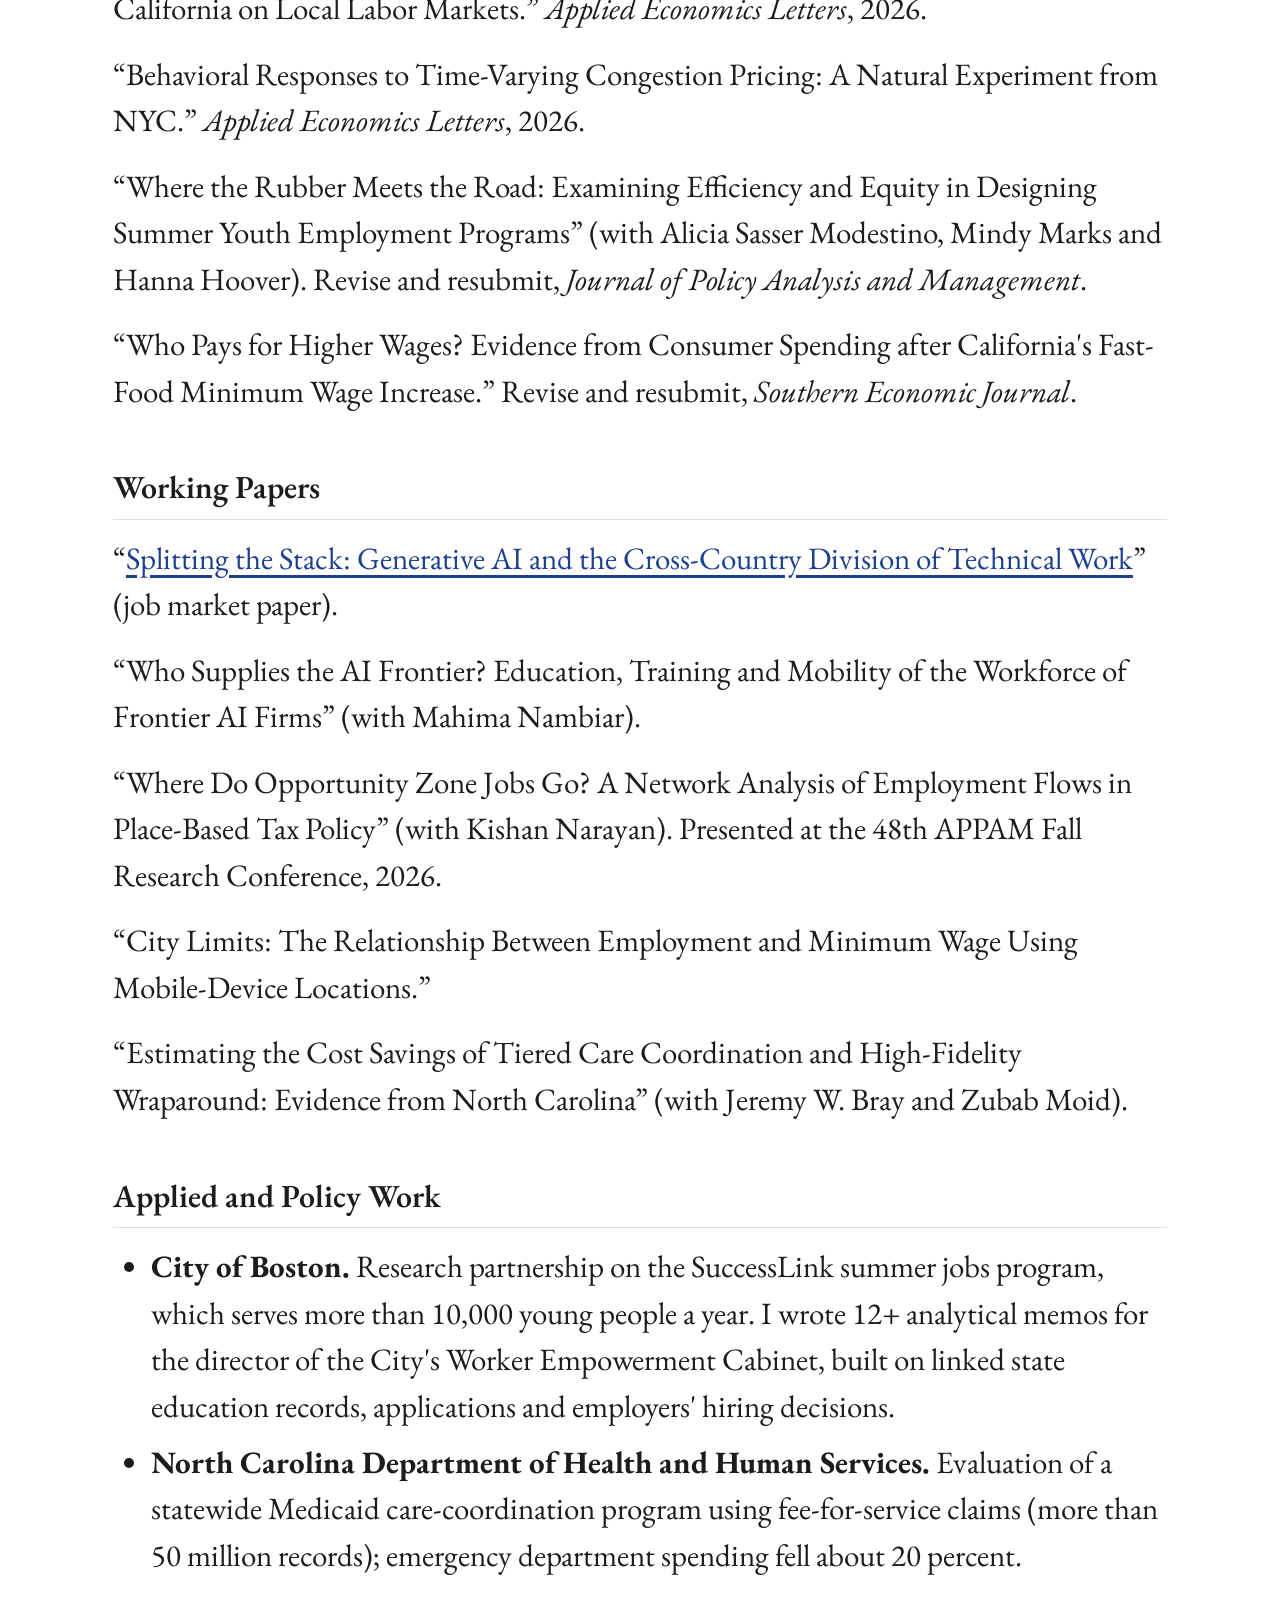
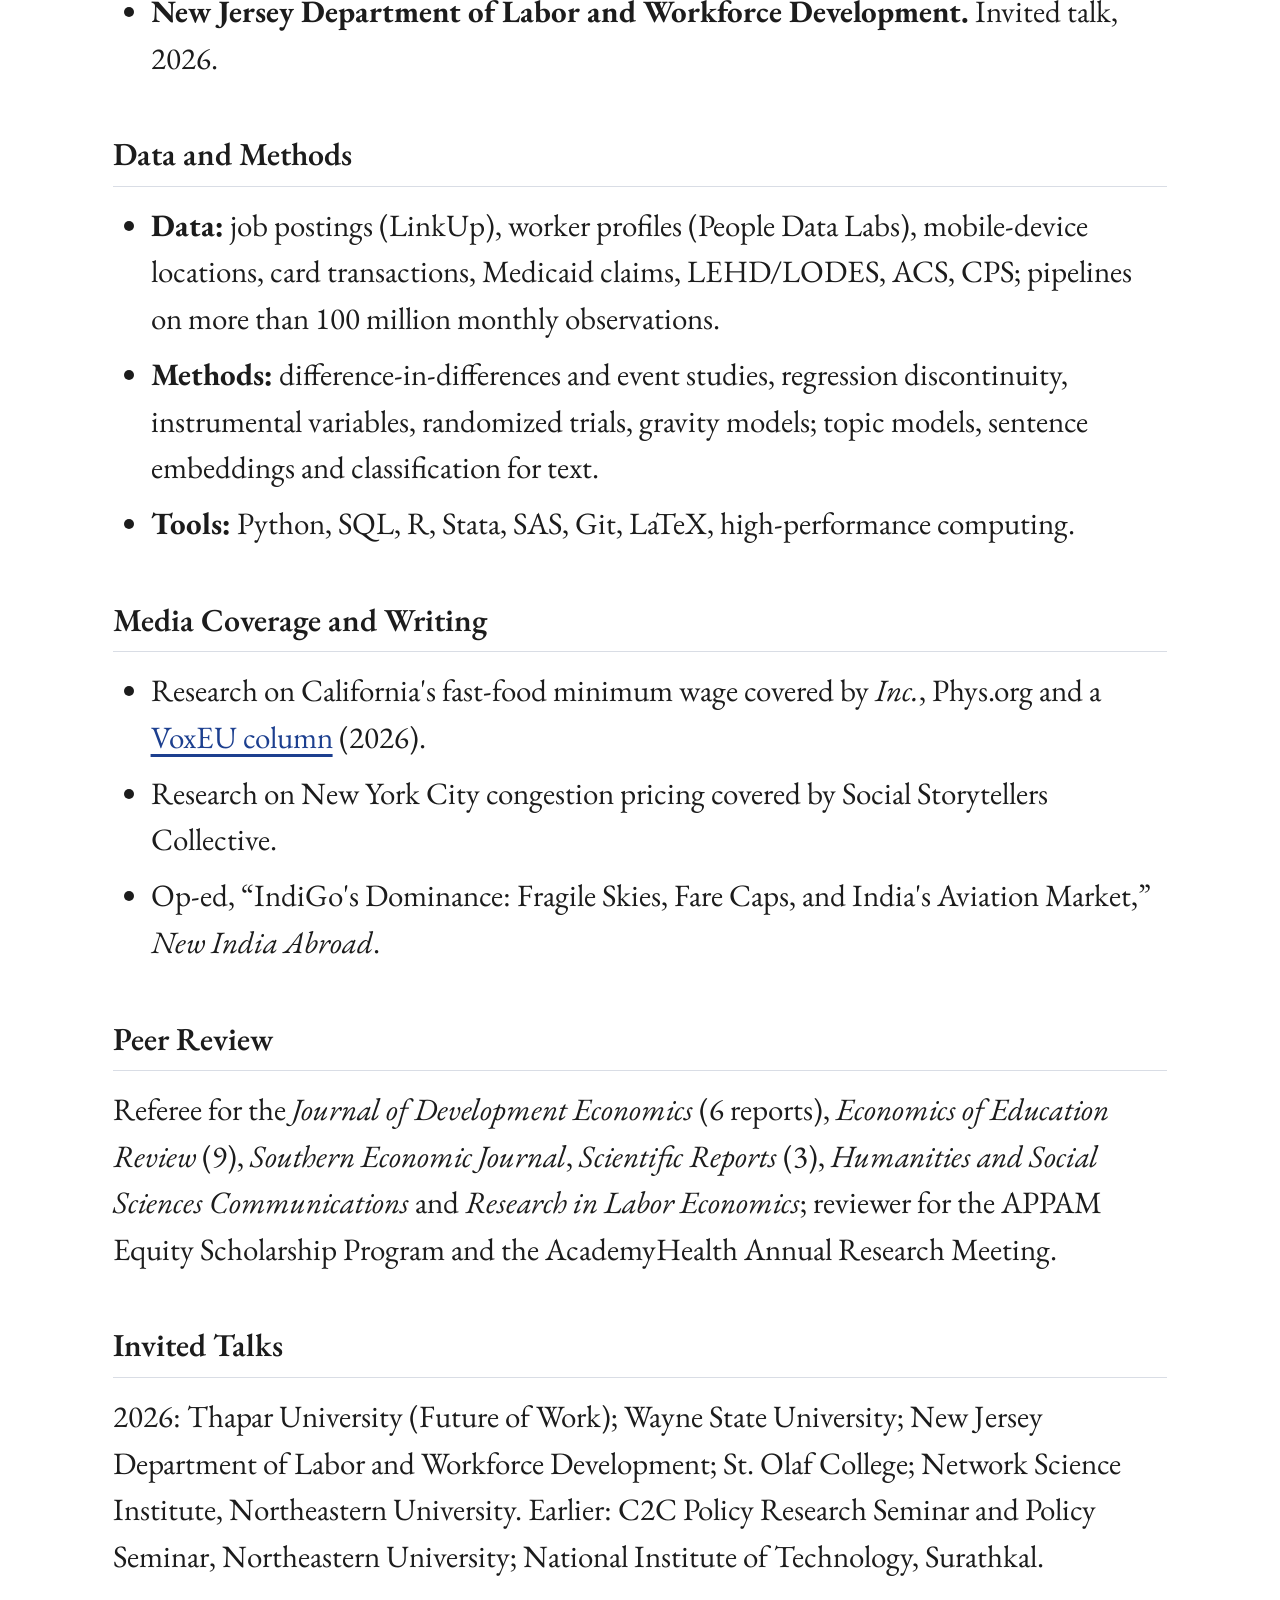
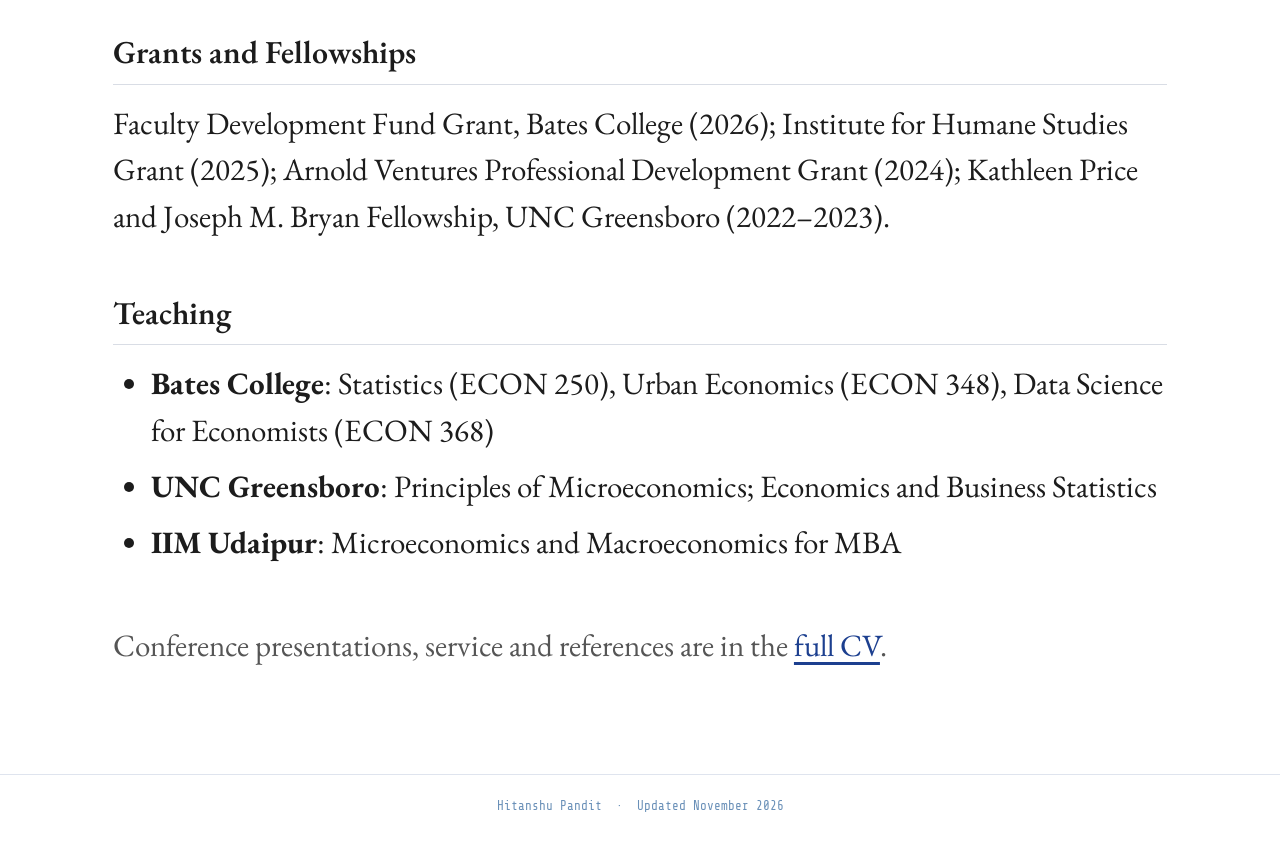
==== commit eae9582b: "Memo count: 12+ rather than 12 Co-Authored-By: Claude Opus 5 <noreply@anthropic.com>" ====
--- a/cv.html
+++ b/cv.html
@@ -110,7 +110,7 @@
 
   <h2>Applied and Policy Work</h2>
   <ul>
-    <li><b>City of Boston.</b> Research partnership on the SuccessLink summer jobs program, which serves more than 10,000 young people a year. I wrote 12 analytical memos for the director of the City's Worker Empowerment Cabinet, built on linked state education records, applications and employers' hiring decisions.</li>
+    <li><b>City of Boston.</b> Research partnership on the SuccessLink summer jobs program, which serves more than 10,000 young people a year. I wrote 12+ analytical memos for the director of the City's Worker Empowerment Cabinet, built on linked state education records, applications and employers' hiring decisions.</li>
     <li><b>North Carolina Department of Health and Human Services.</b> Evaluation of a statewide Medicaid care-coordination program using fee-for-service claims (more than 50 million records); emergency department spending fell about 20 percent.</li>
     <li><b>New Jersey Department of Labor and Workforce Development.</b> Invited talk, 2026.</li>
   </ul>
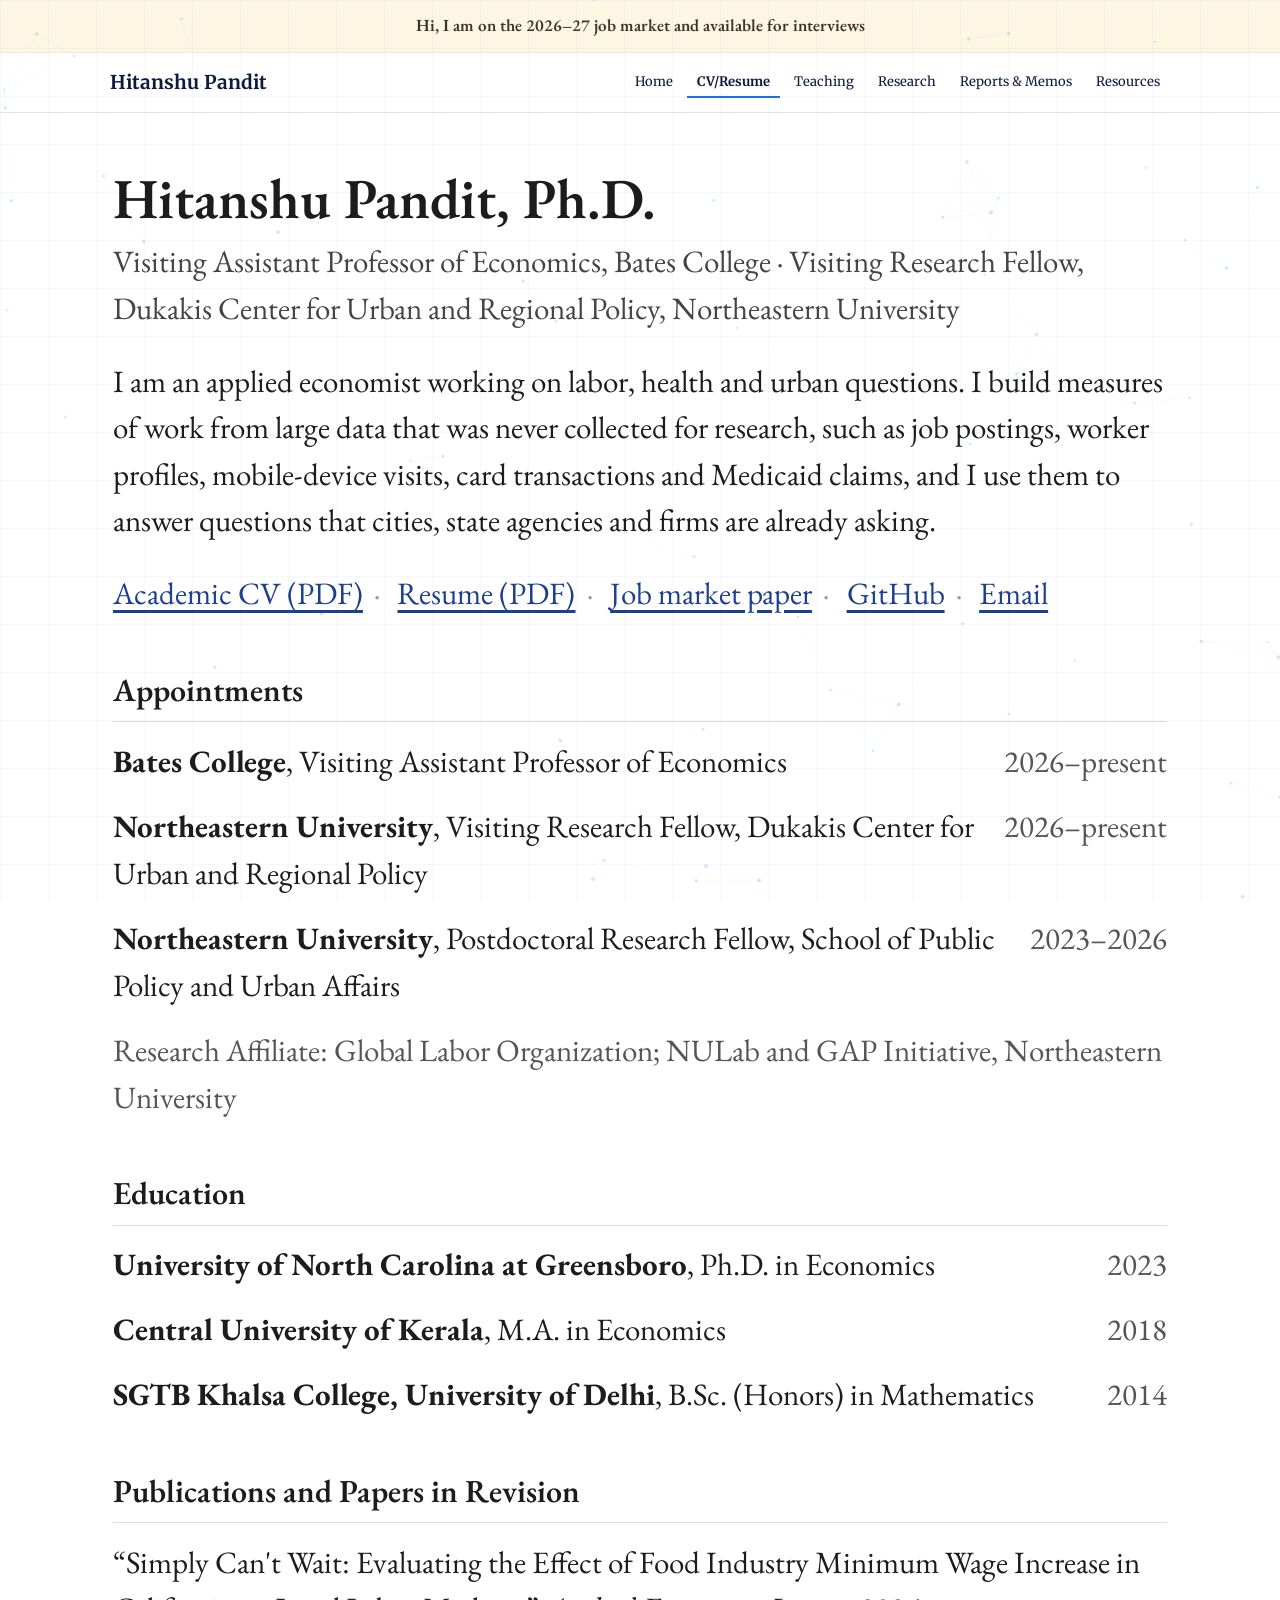
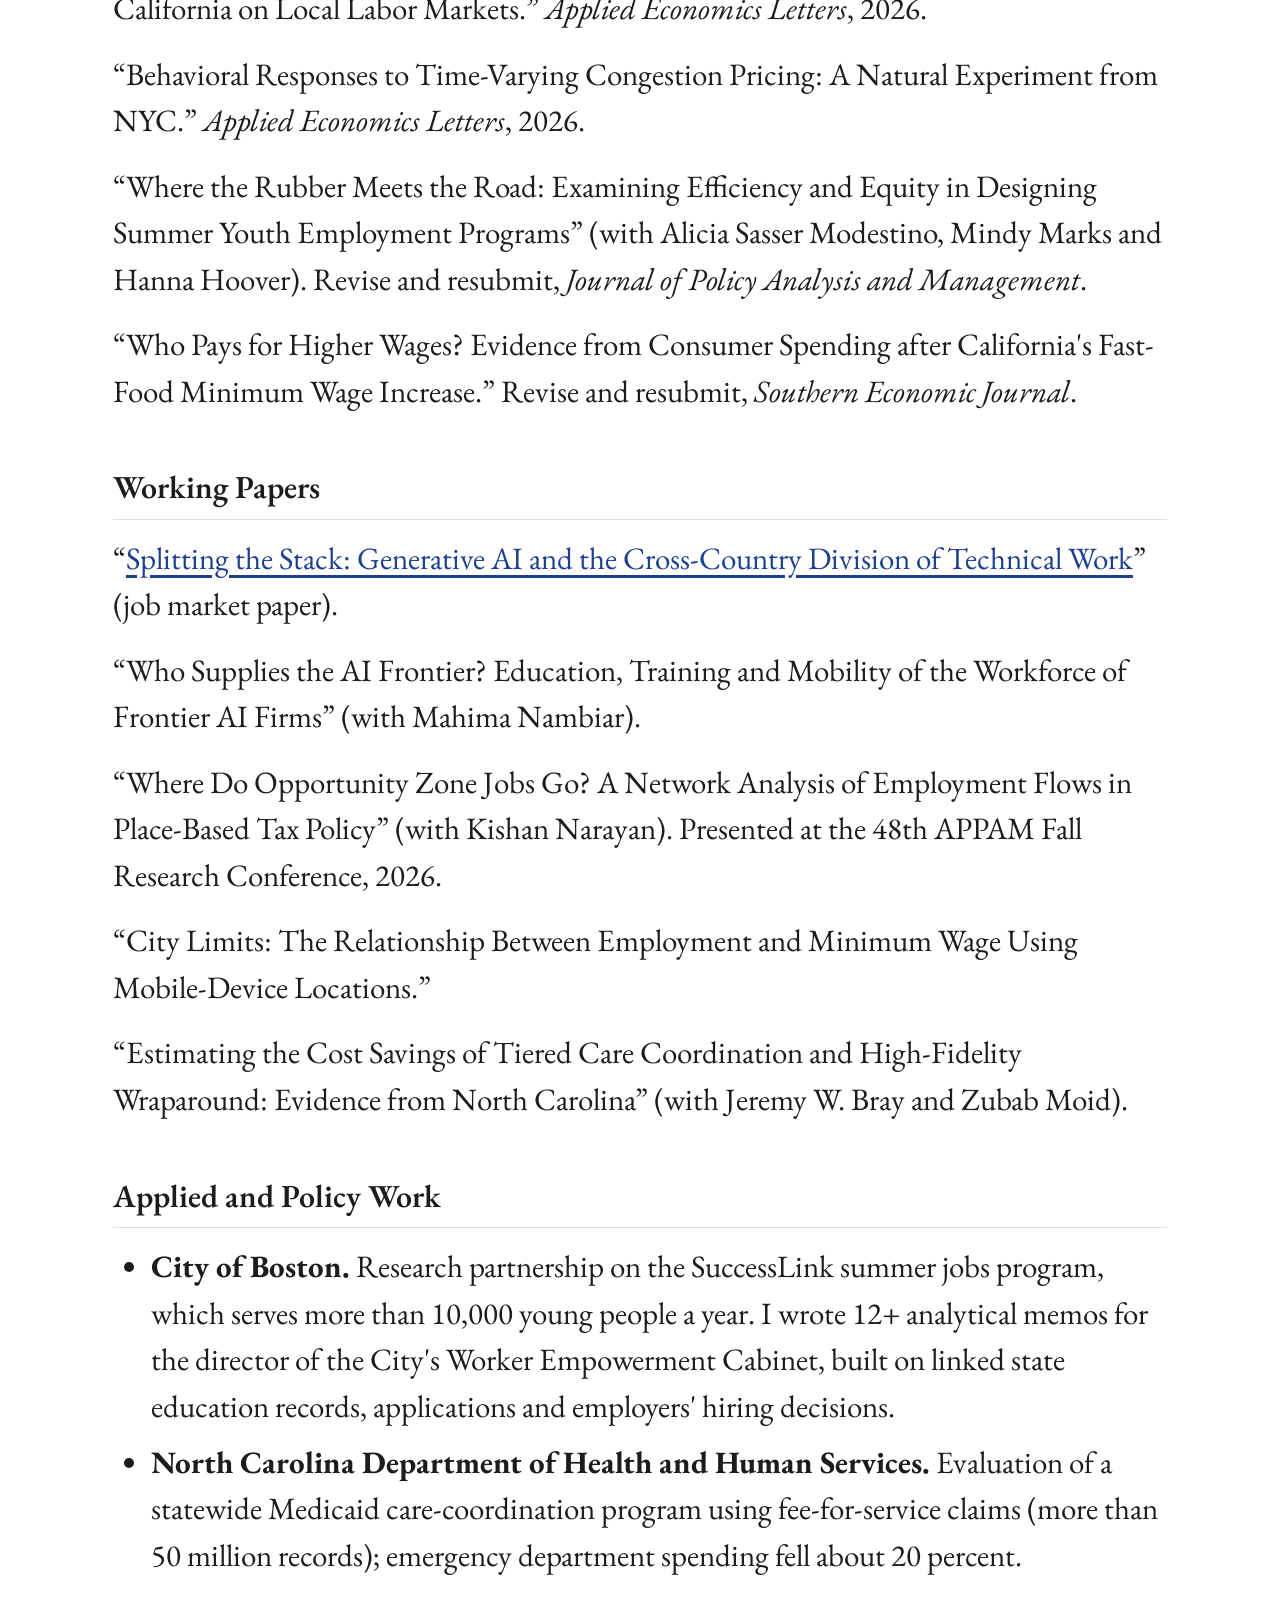
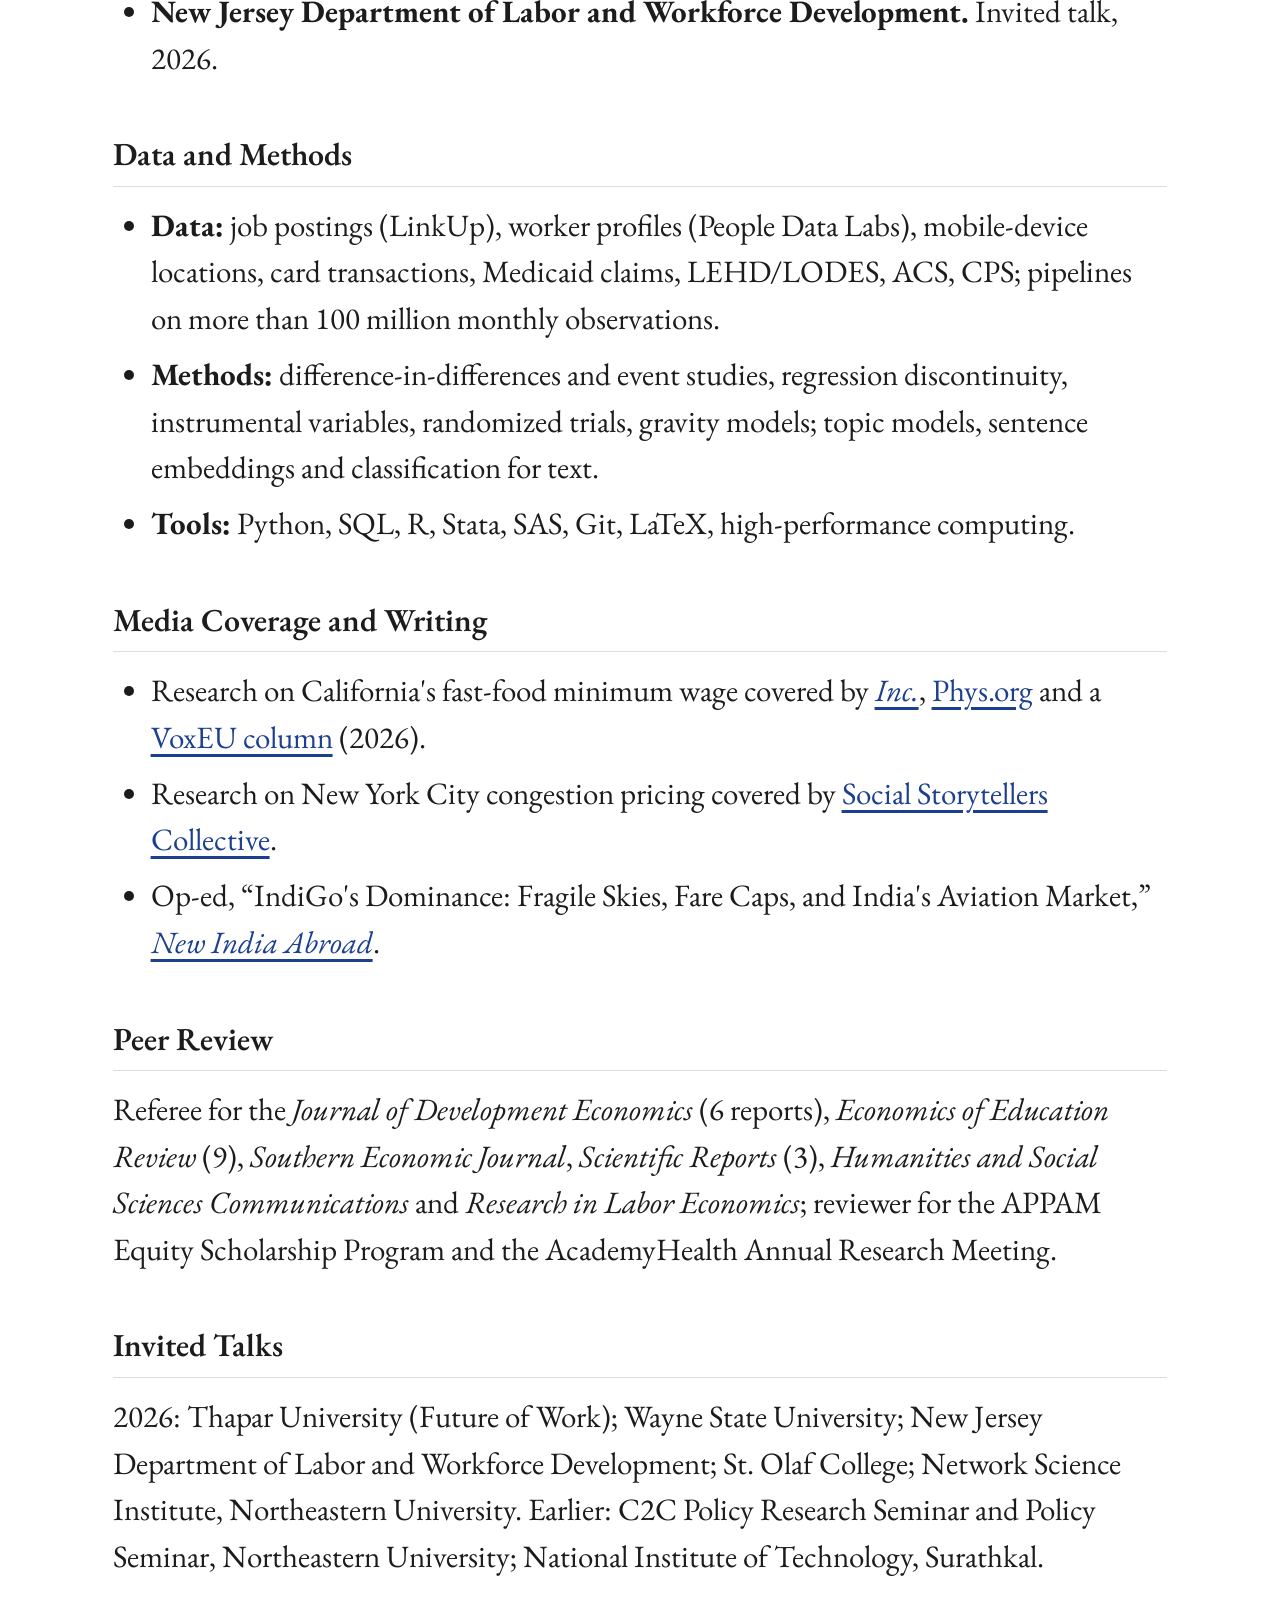
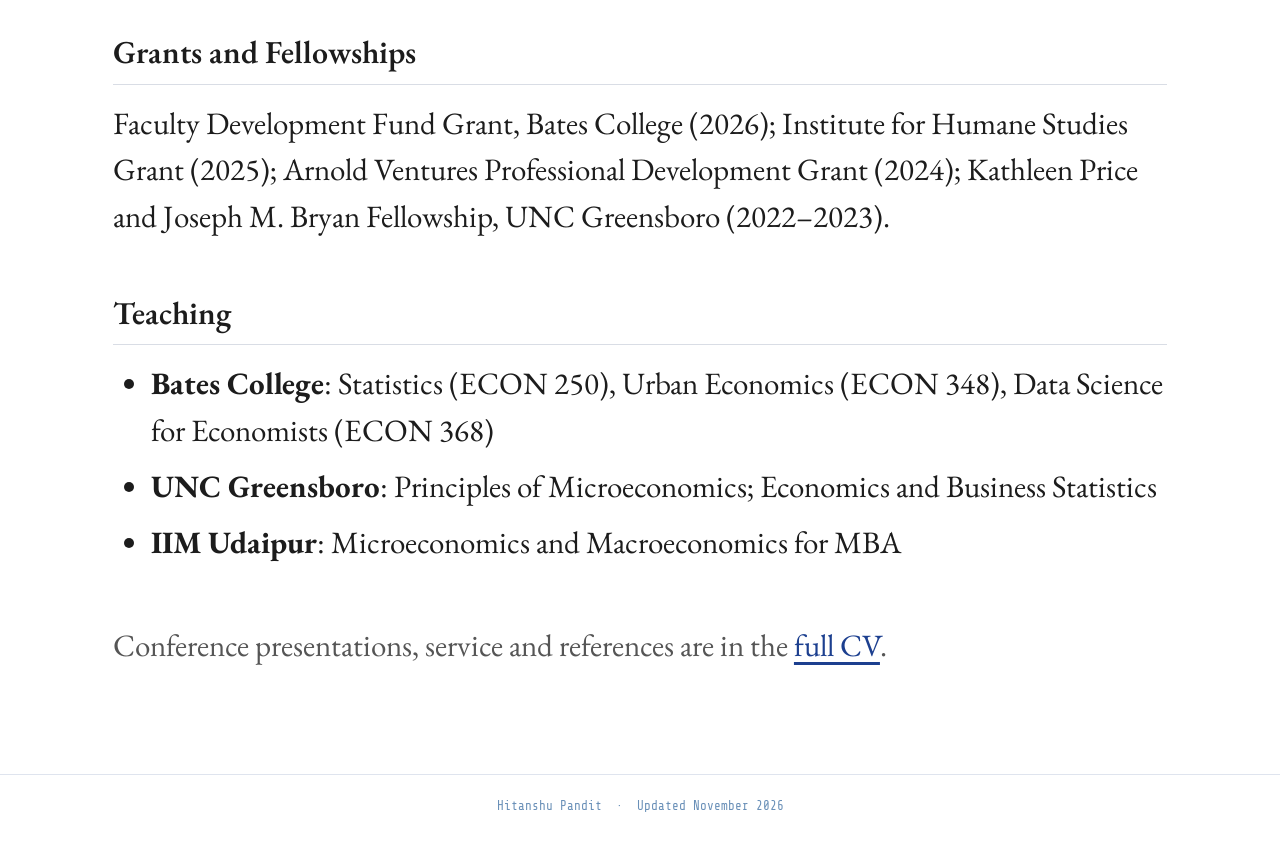
==== commit f37d48de: "Link the media coverage items Co-Authored-By: Claude Opus 5 <noreply@anthropic.com>" ====
--- a/cv.html
+++ b/cv.html
@@ -124,9 +124,9 @@
 
   <h2>Media Coverage and Writing</h2>
   <ul>
-    <li>Research on California's fast-food minimum wage covered by <i>Inc.</i>, Phys.org and a <a href="https://cepr.org/voxeu/columns/establishment-level-evidence-californias-fast-food-minimum-wage" target="_blank" rel="noopener">VoxEU column</a> (2026).</li>
-    <li>Research on New York City congestion pricing covered by Social Storytellers Collective.</li>
-    <li>Op-ed, “IndiGo's Dominance: Fragile Skies, Fare Caps, and India's Aviation Market,” <i>New India Abroad</i>.</li>
+    <li>Research on California's fast-food minimum wage covered by <a href="https://www.inc.com/kit-eaton/heres-how-californias-fast-food-minimum-wage-hike-changed-employers-habits/91343142" target="_blank" rel="noopener"><i>Inc.</i></a>, <a href="https://phys.org/news/2026-04-fast-food-pay-california.html" target="_blank" rel="noopener">Phys.org</a> and a <a href="https://cepr.org/voxeu/columns/establishment-level-evidence-californias-fast-food-minimum-wage" target="_blank" rel="noopener">VoxEU column</a> (2026).</li>
+    <li>Research on New York City congestion pricing covered by <a href="https://socialstorytellerscollective.com/new-york-put-the-same-price-on-four-hours-people-only-changed-their-plans-twice/" target="_blank" rel="noopener">Social Storytellers Collective</a>.</li>
+    <li>Op-ed, “IndiGo's Dominance: Fragile Skies, Fare Caps, and India's Aviation Market,” <a href="https://www.newindiaabroad.com/english/opinion/indias-skies-were-already-sick-before-the-war-arrived" target="_blank" rel="noopener"><i>New India Abroad</i></a>.</li>
   </ul>
 
   <h2>Peer Review</h2>
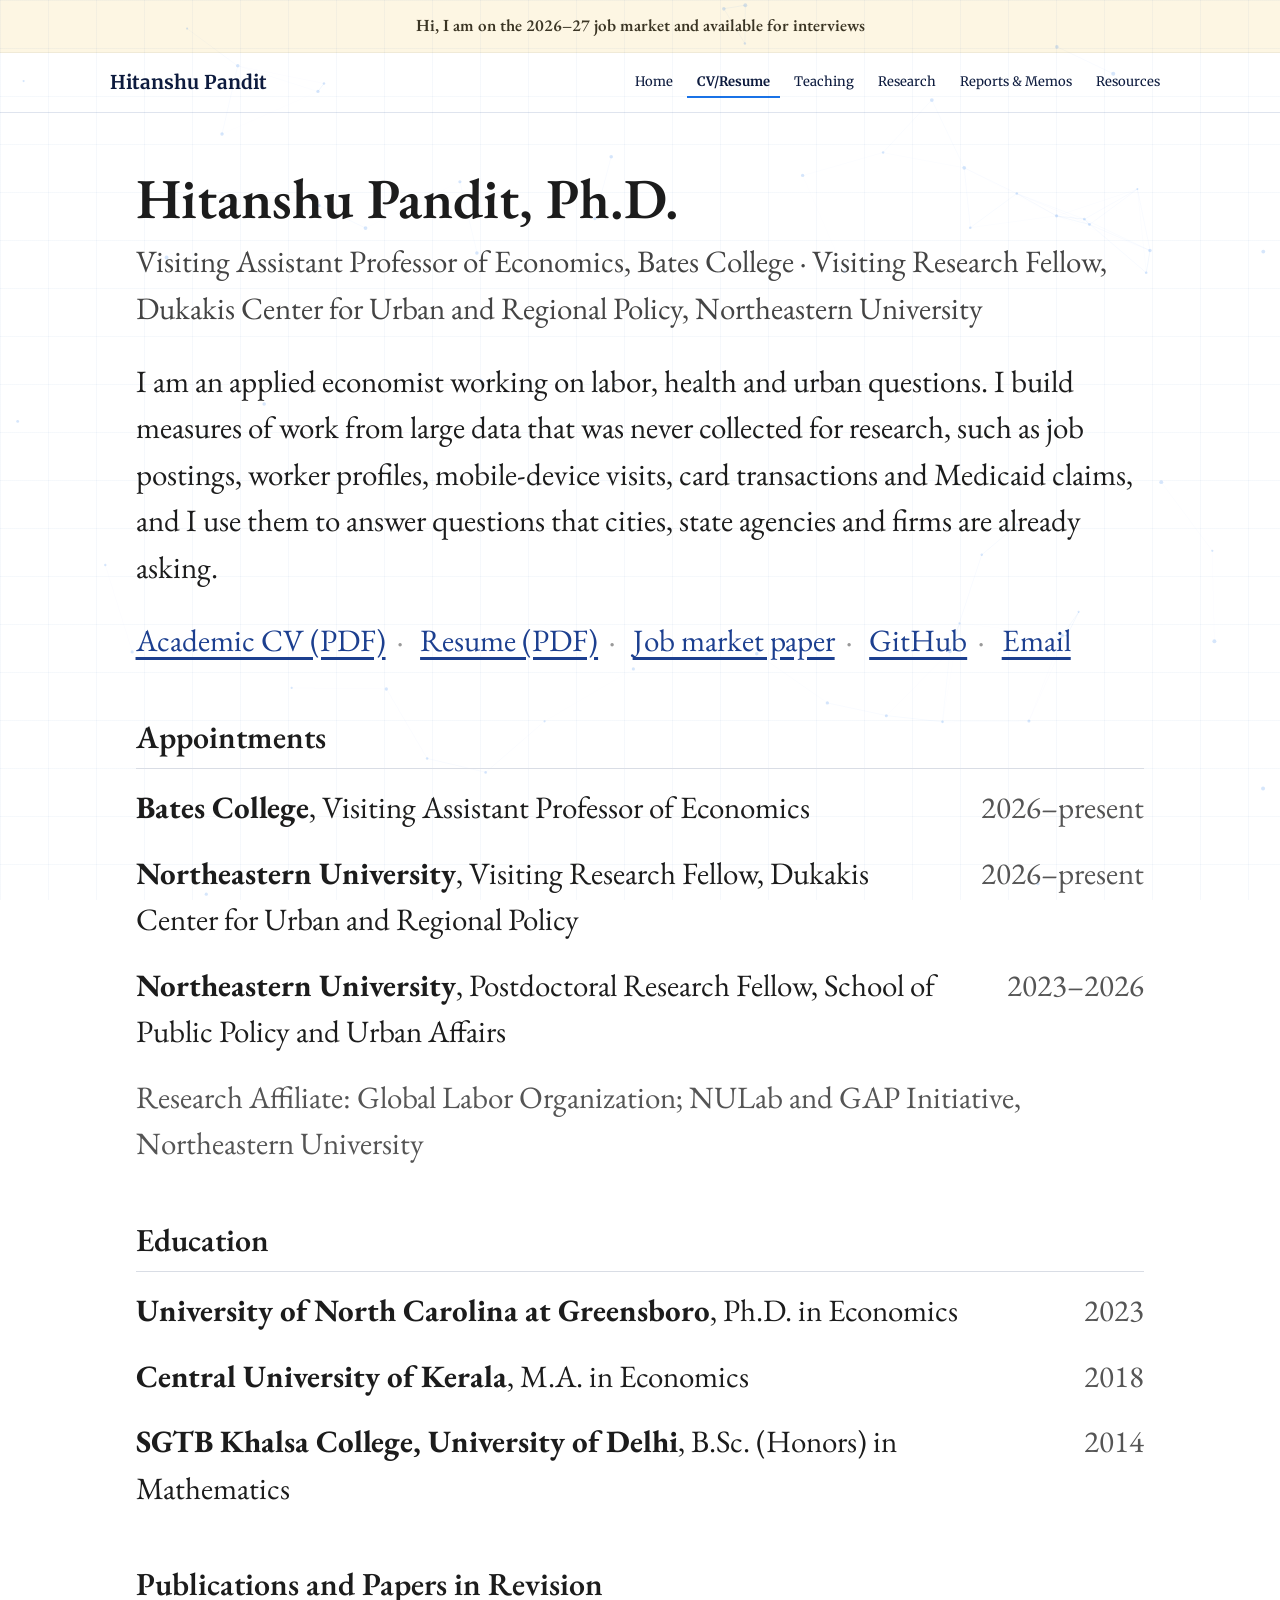
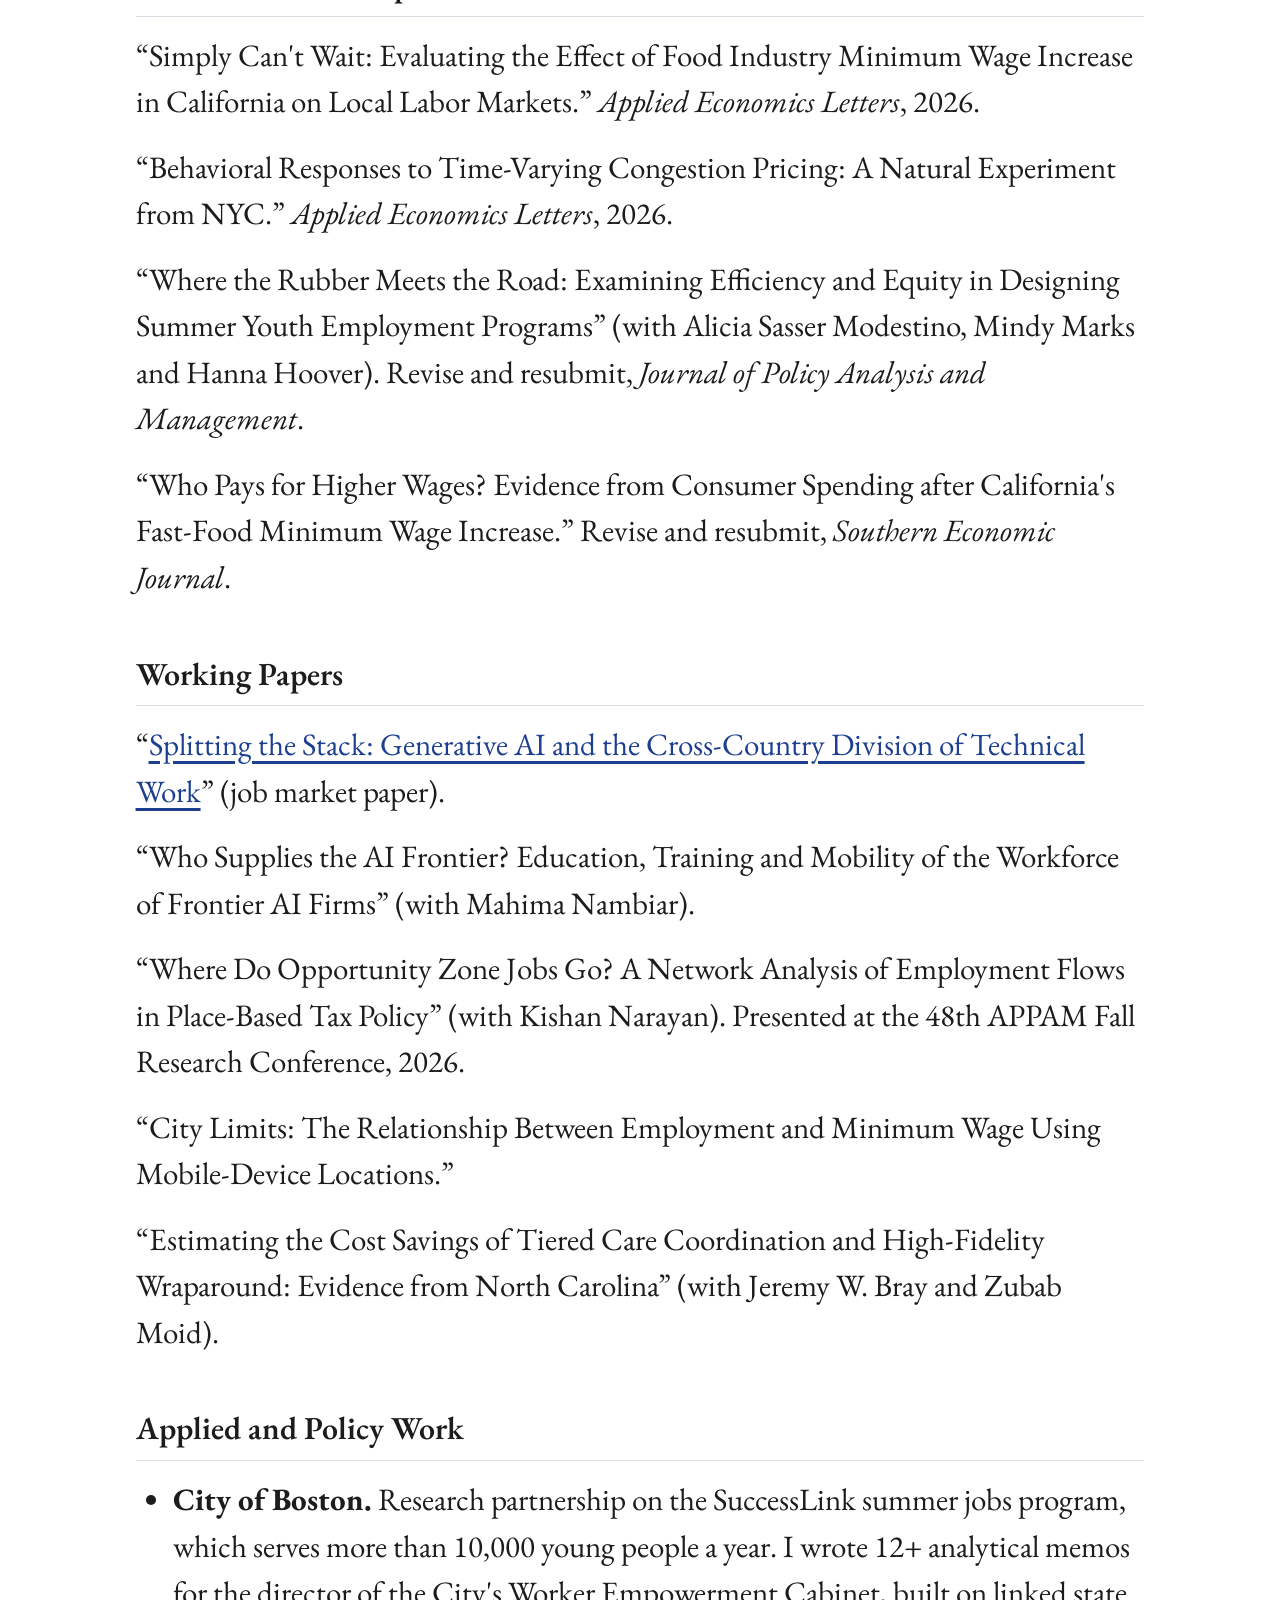
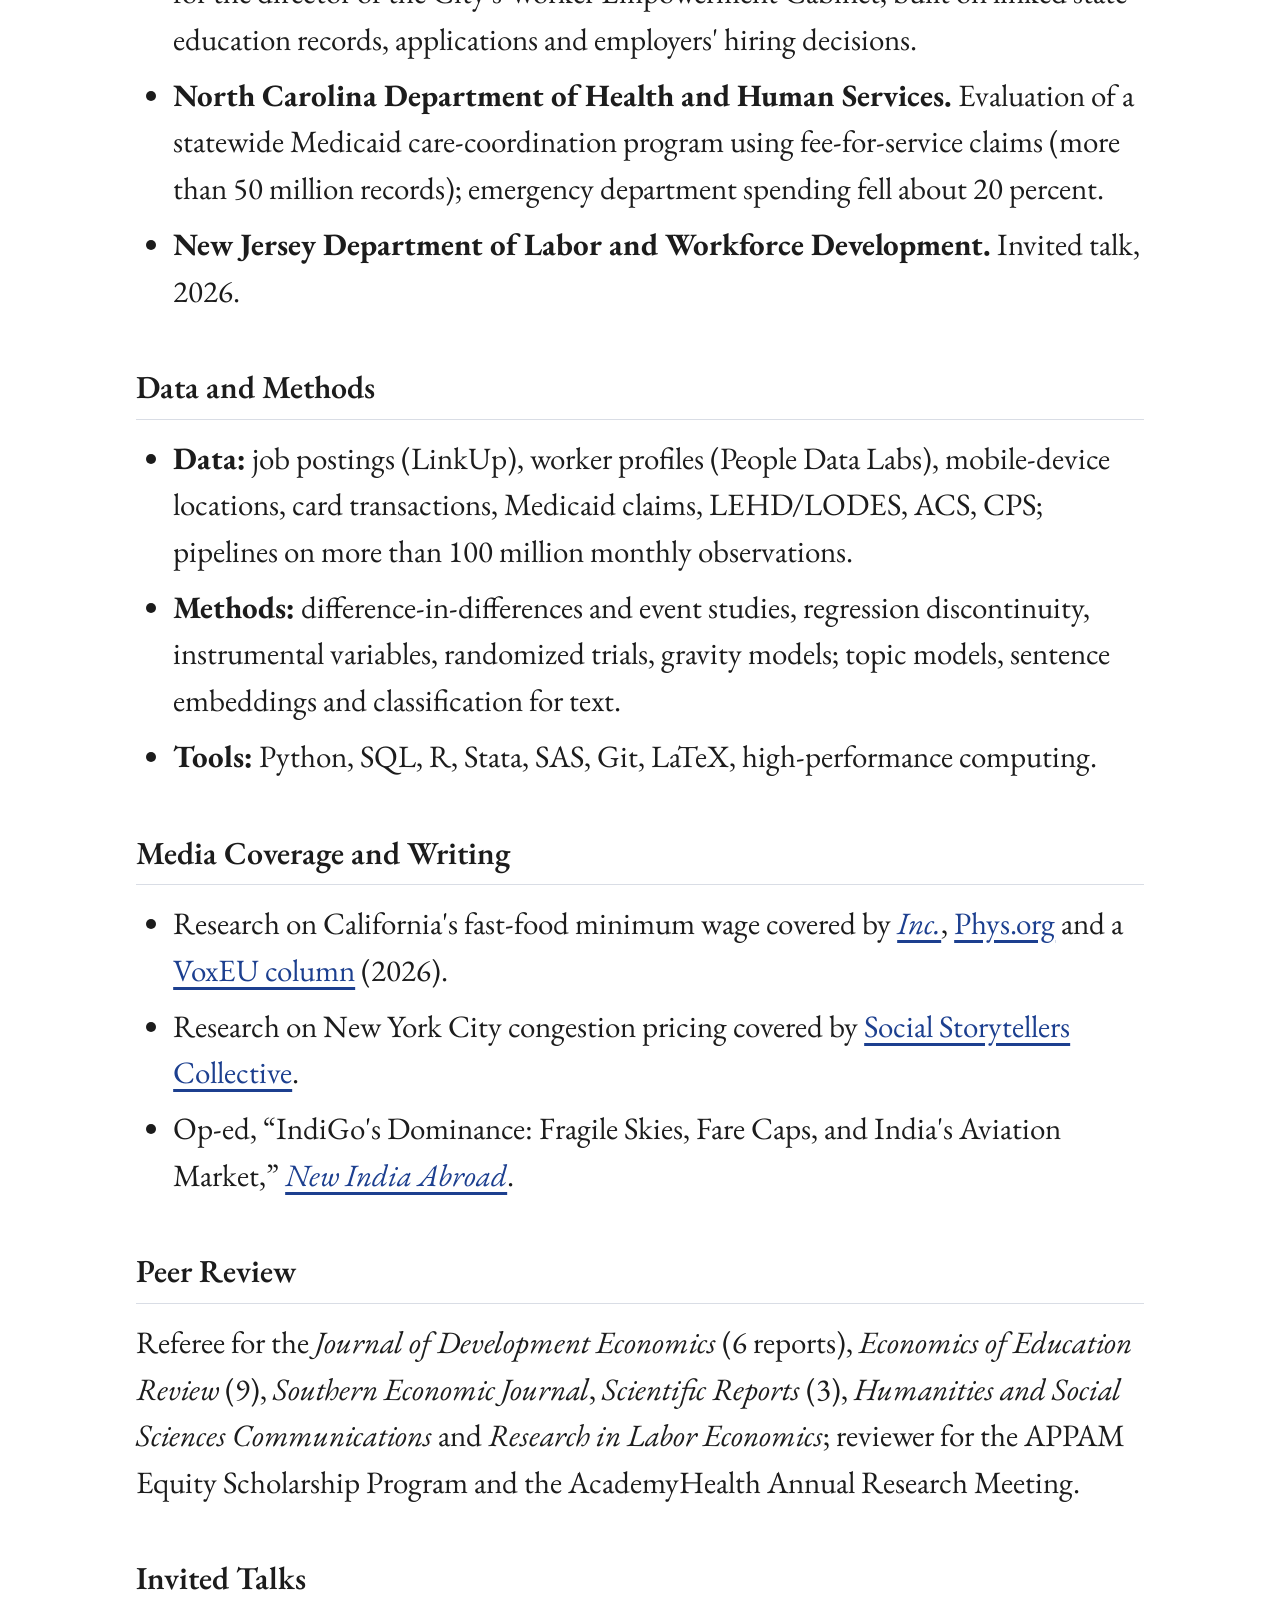
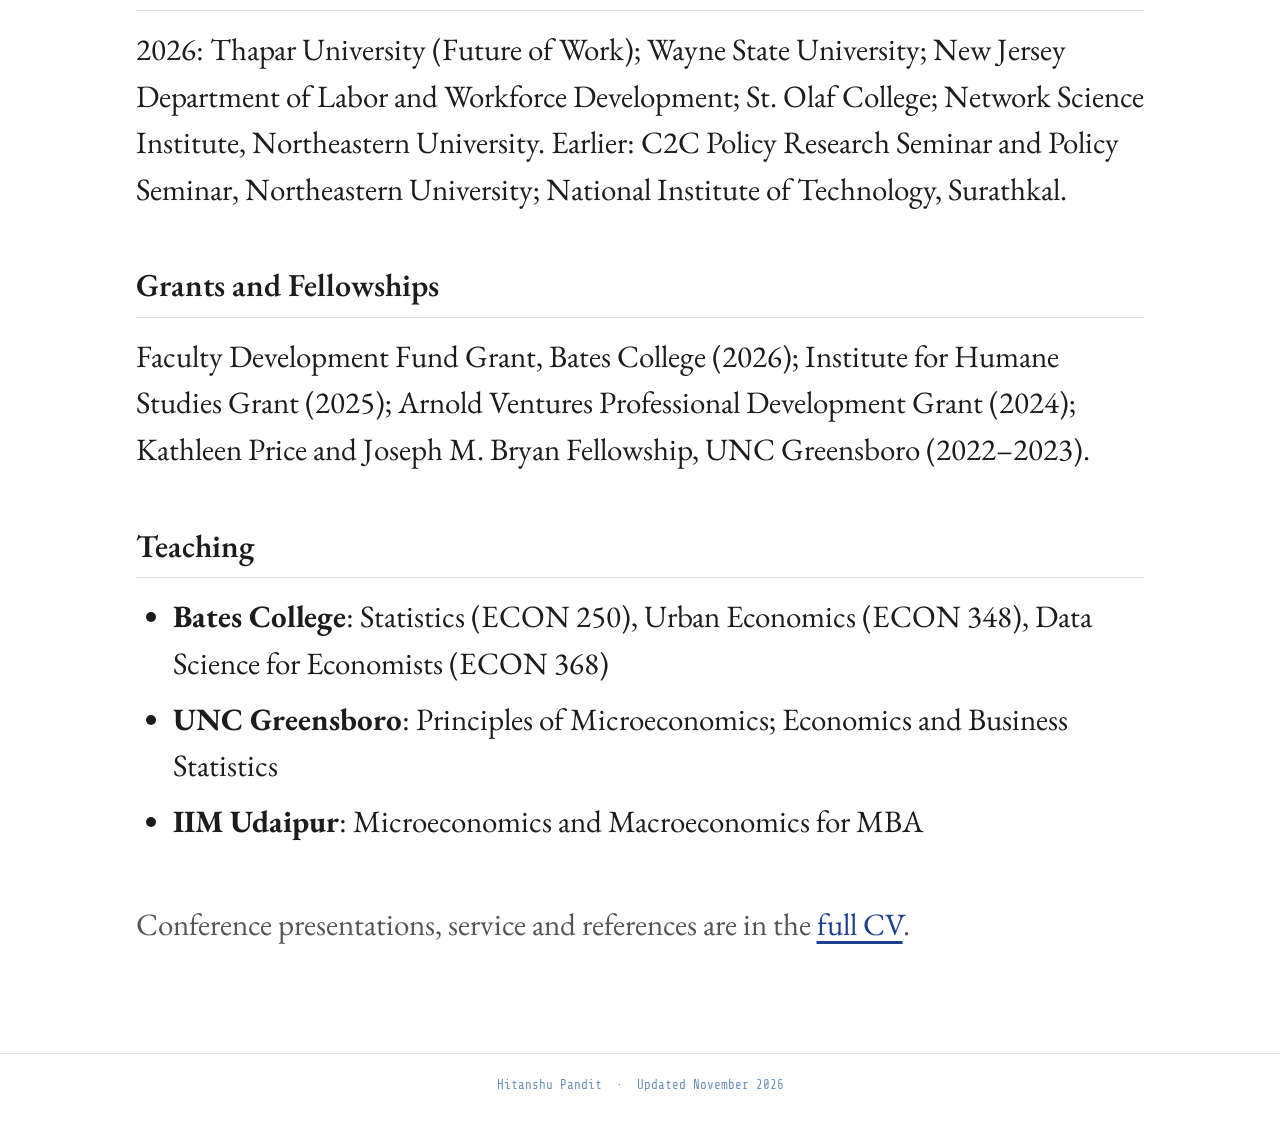
==== commit 5212e0b6: "Match the CV column measure to the home page Co-Authored-By: Claude Opus 5 <noreply@anthropic.com>" ====
--- a/cv.html
+++ b/cv.html
@@ -36,7 +36,7 @@
 <style id="site-chrome">
   /* the embed was sized for a narrow iframe; normalise type for a full page */
   body { font-size: 16.5px !important; line-height: 1.5 !important; }
-  .page { width: min(720px, 100% - 72px) !important; padding-top: 28px !important; }
+  .page { width: min(700px, 100% - 96px) !important; padding-top: 28px !important; }
   .page h1 { font-size: 30px !important; }
   .page h2 { font-size: 17px !important; margin-top: 26px !important; }
 
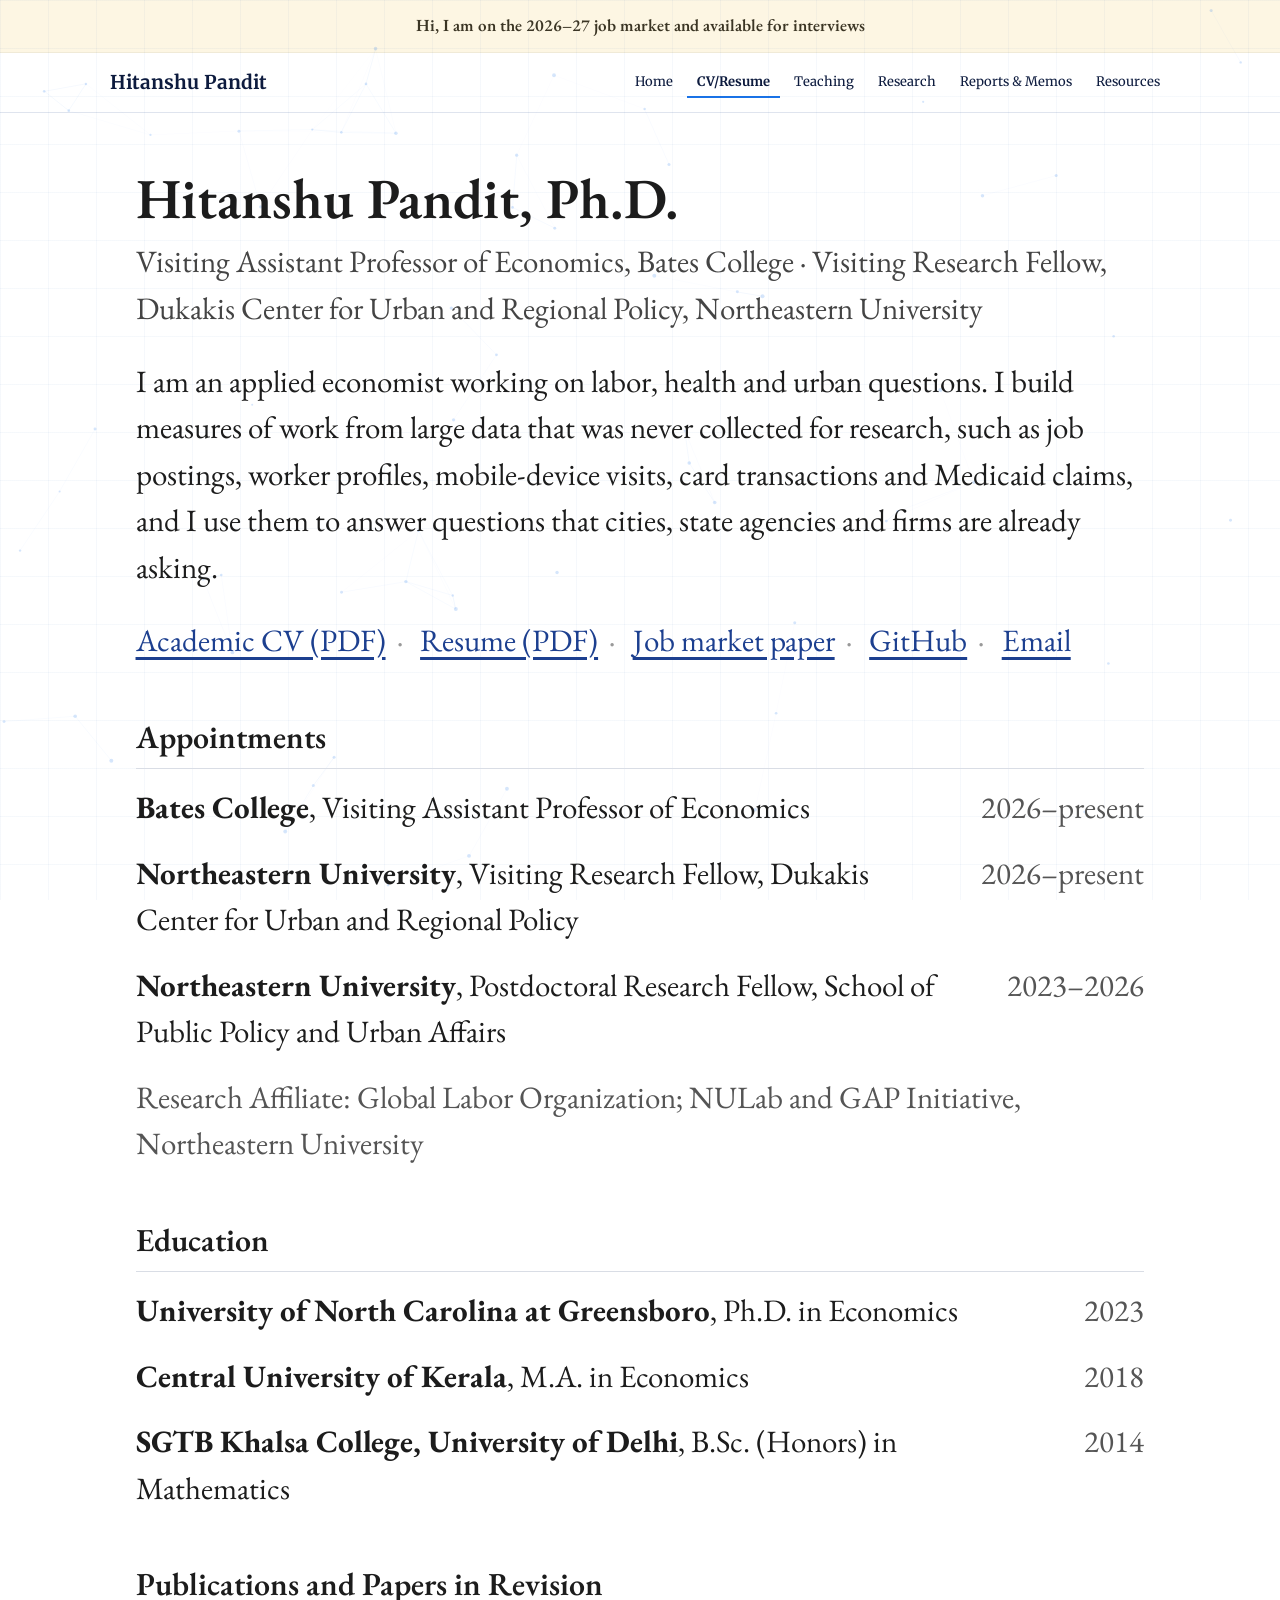
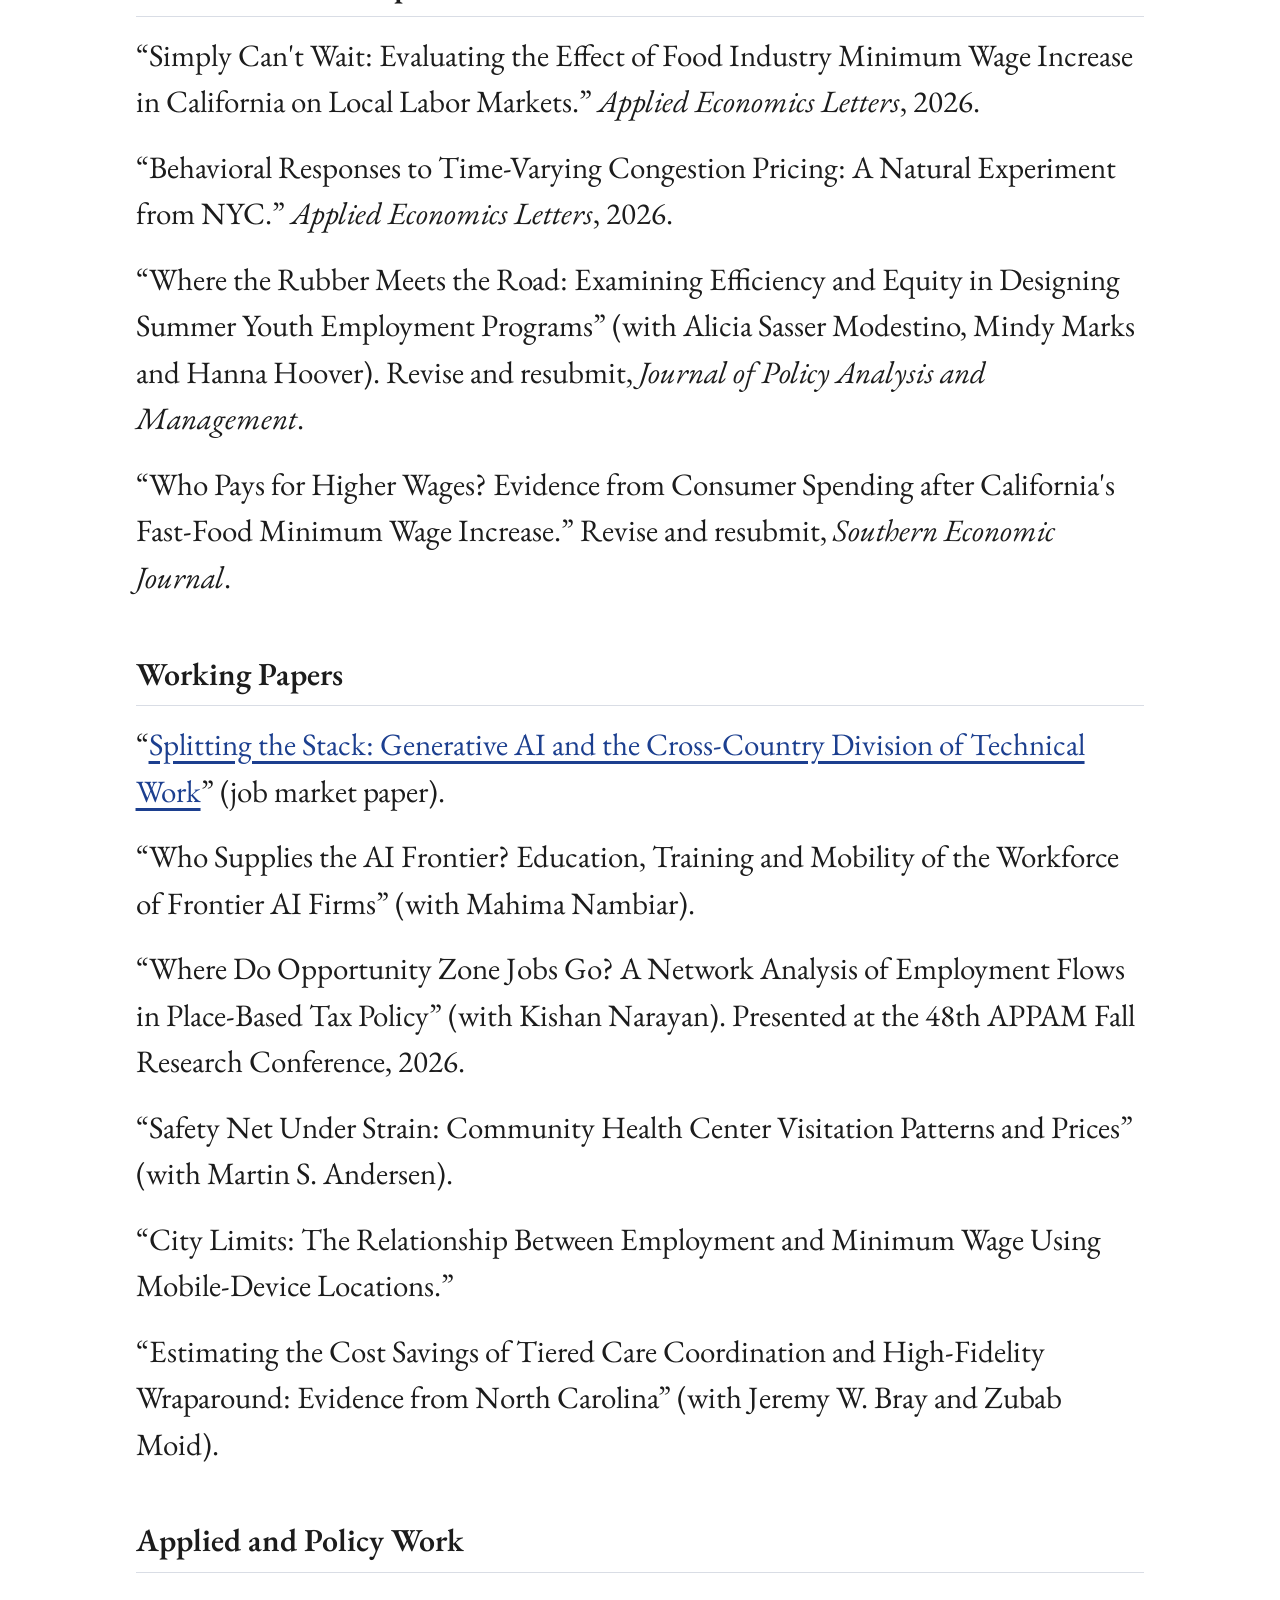
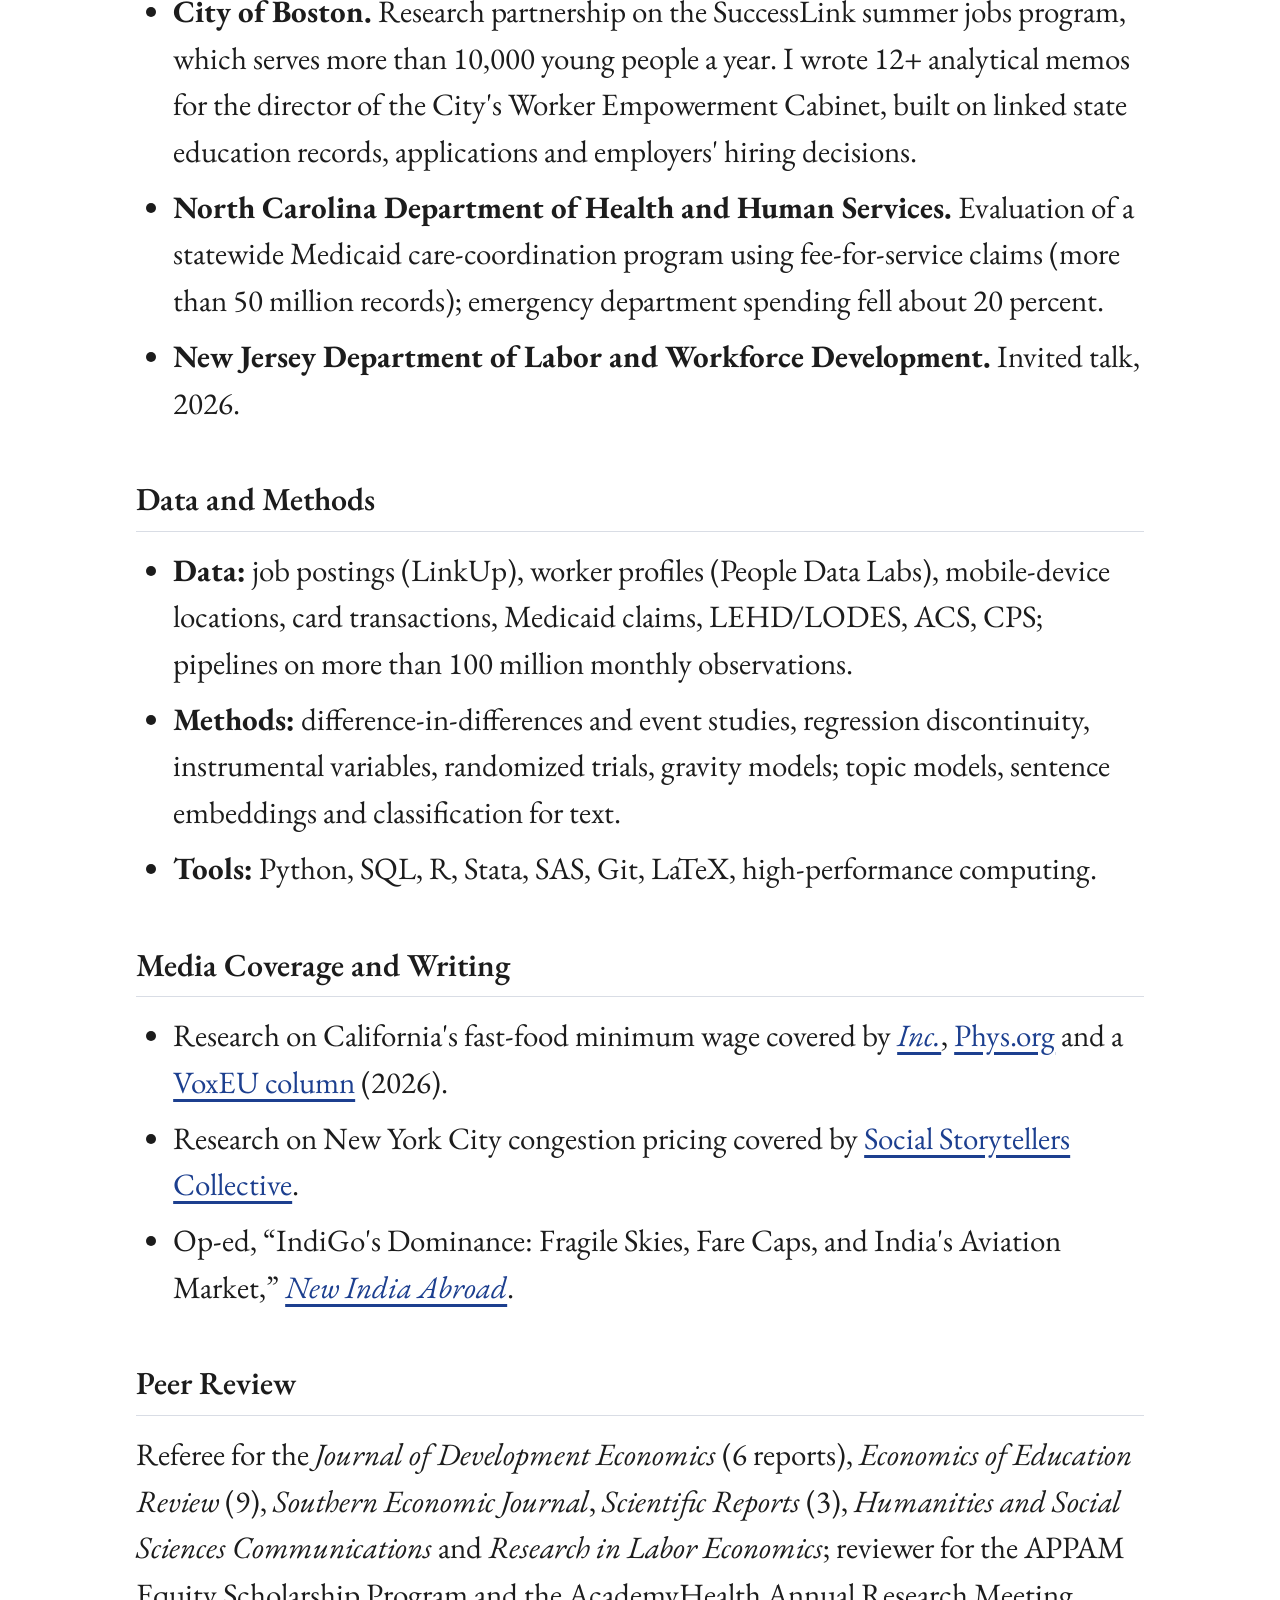
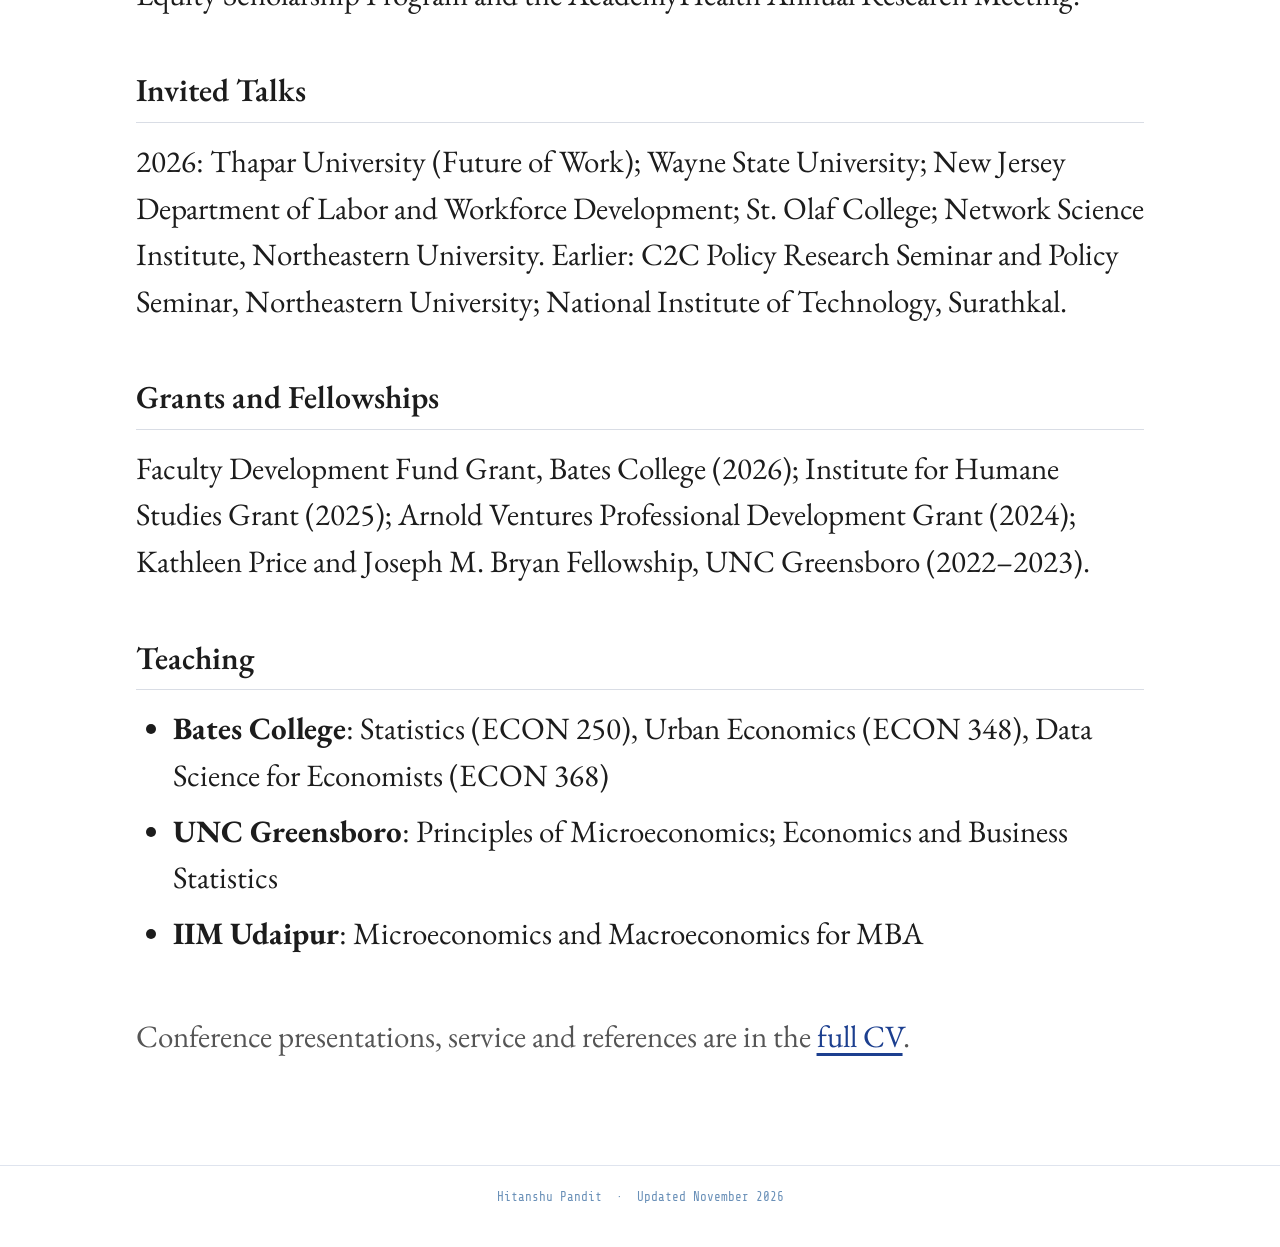
==== commit c1163ebd: "Add the Safety Net paper to the CV page Co-Authored-By: Claude Opus 5 <noreply@anthropic.com>" ====
--- a/cv.html
+++ b/cv.html
@@ -105,6 +105,7 @@
   <div class="item">“<a href="https://hitanshupandit.github.io/hitanshupandit.com/JMP_hpandit2026.pdf" target="_blank" rel="noopener">Splitting the Stack: Generative AI and the Cross-Country Division of Technical Work</a>” (job market paper).</div>
   <div class="item">“Who Supplies the AI Frontier? Education, Training and Mobility of the Workforce of Frontier AI Firms” (with Mahima Nambiar).</div>
   <div class="item">“Where Do Opportunity Zone Jobs Go? A Network Analysis of Employment Flows in Place-Based Tax Policy” (with Kishan Narayan). Presented at the 48th APPAM Fall Research Conference, 2026.</div>
+  <div class="item">“Safety Net Under Strain: Community Health Center Visitation Patterns and Prices” (with Martin S. Andersen).</div>
   <div class="item">“City Limits: The Relationship Between Employment and Minimum Wage Using Mobile-Device Locations.”</div>
   <div class="item">“Estimating the Cost Savings of Tiered Care Coordination and High-Fidelity Wraparound: Evidence from North Carolina” (with Jeremy W. Bray and Zubab Moid).</div>
 
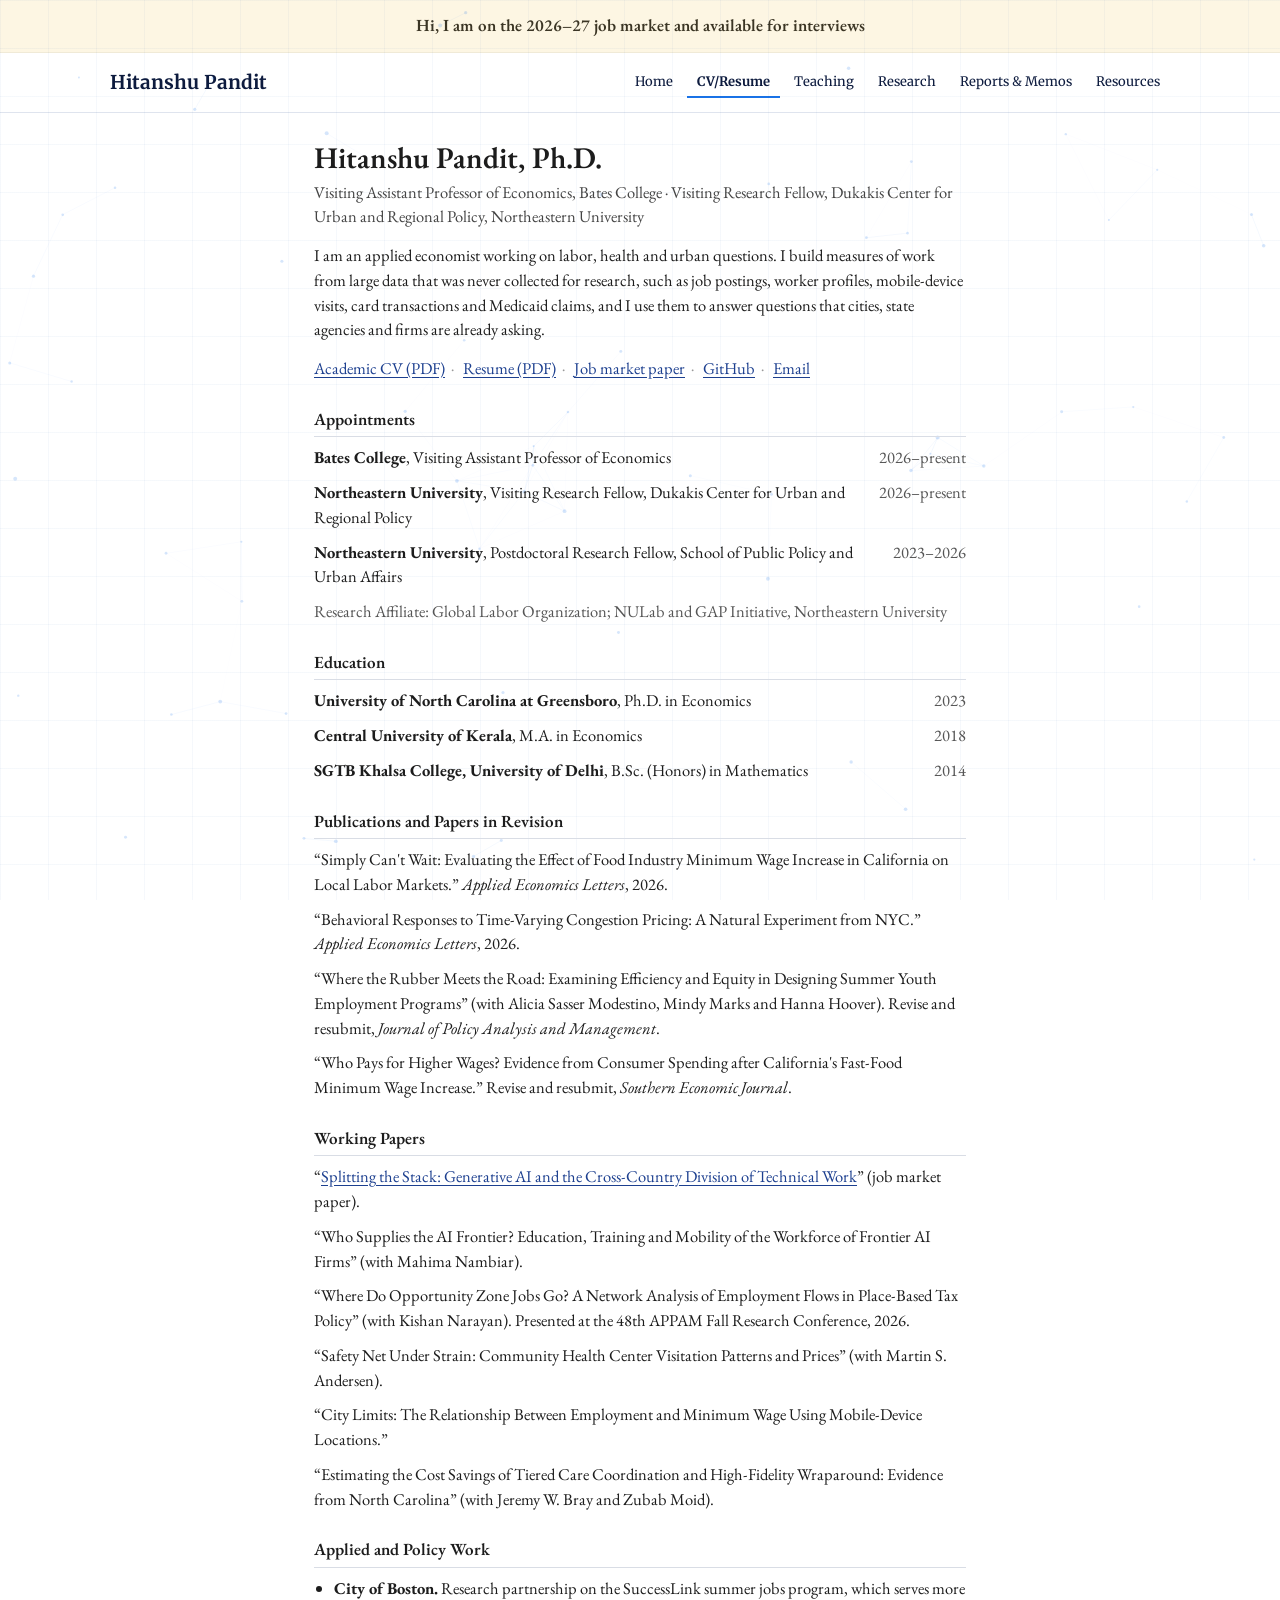
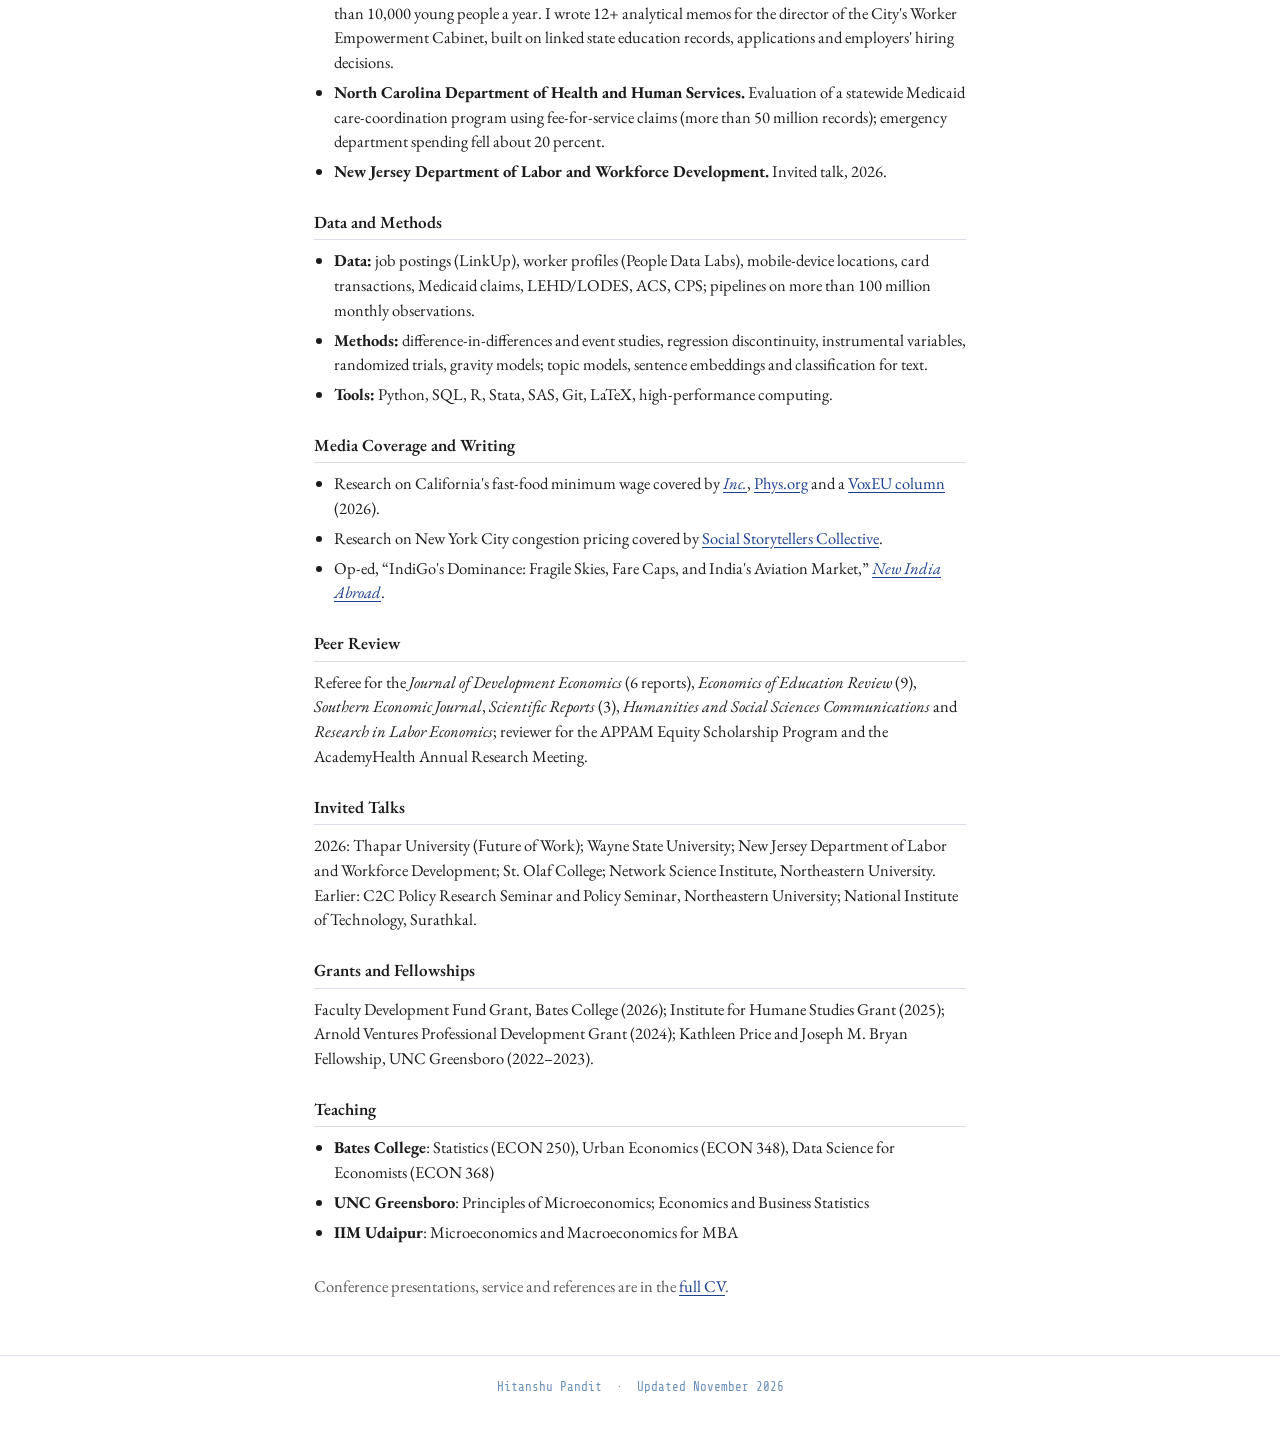
==== commit a97b1d65: "Neutralise the embed zoom script on standalone pages Co-Authored-By: Claude Opus 5 <noreply@anthropi" ====
--- a/cv.html
+++ b/cv.html
@@ -34,6 +34,10 @@
 <link href="https://fonts.googleapis.com/css2?family=Merriweather:wght@400;700;900&family=EB+Garamond:wght@400;600&family=Share+Tech+Mono&display=swap" rel="stylesheet"/>
 
 <style id="site-chrome">
+  /* the embeds ship a script that zooms .page to fill a fixed-ratio iframe;
+     as standalone pages that scales everything up, so neutralise it */
+  .page { zoom: 1 !important; }
+
   /* the embed was sized for a narrow iframe; normalise type for a full page */
   body { font-size: 16.5px !important; line-height: 1.5 !important; }
   .page { width: min(700px, 100% - 96px) !important; padding-top: 28px !important; }
